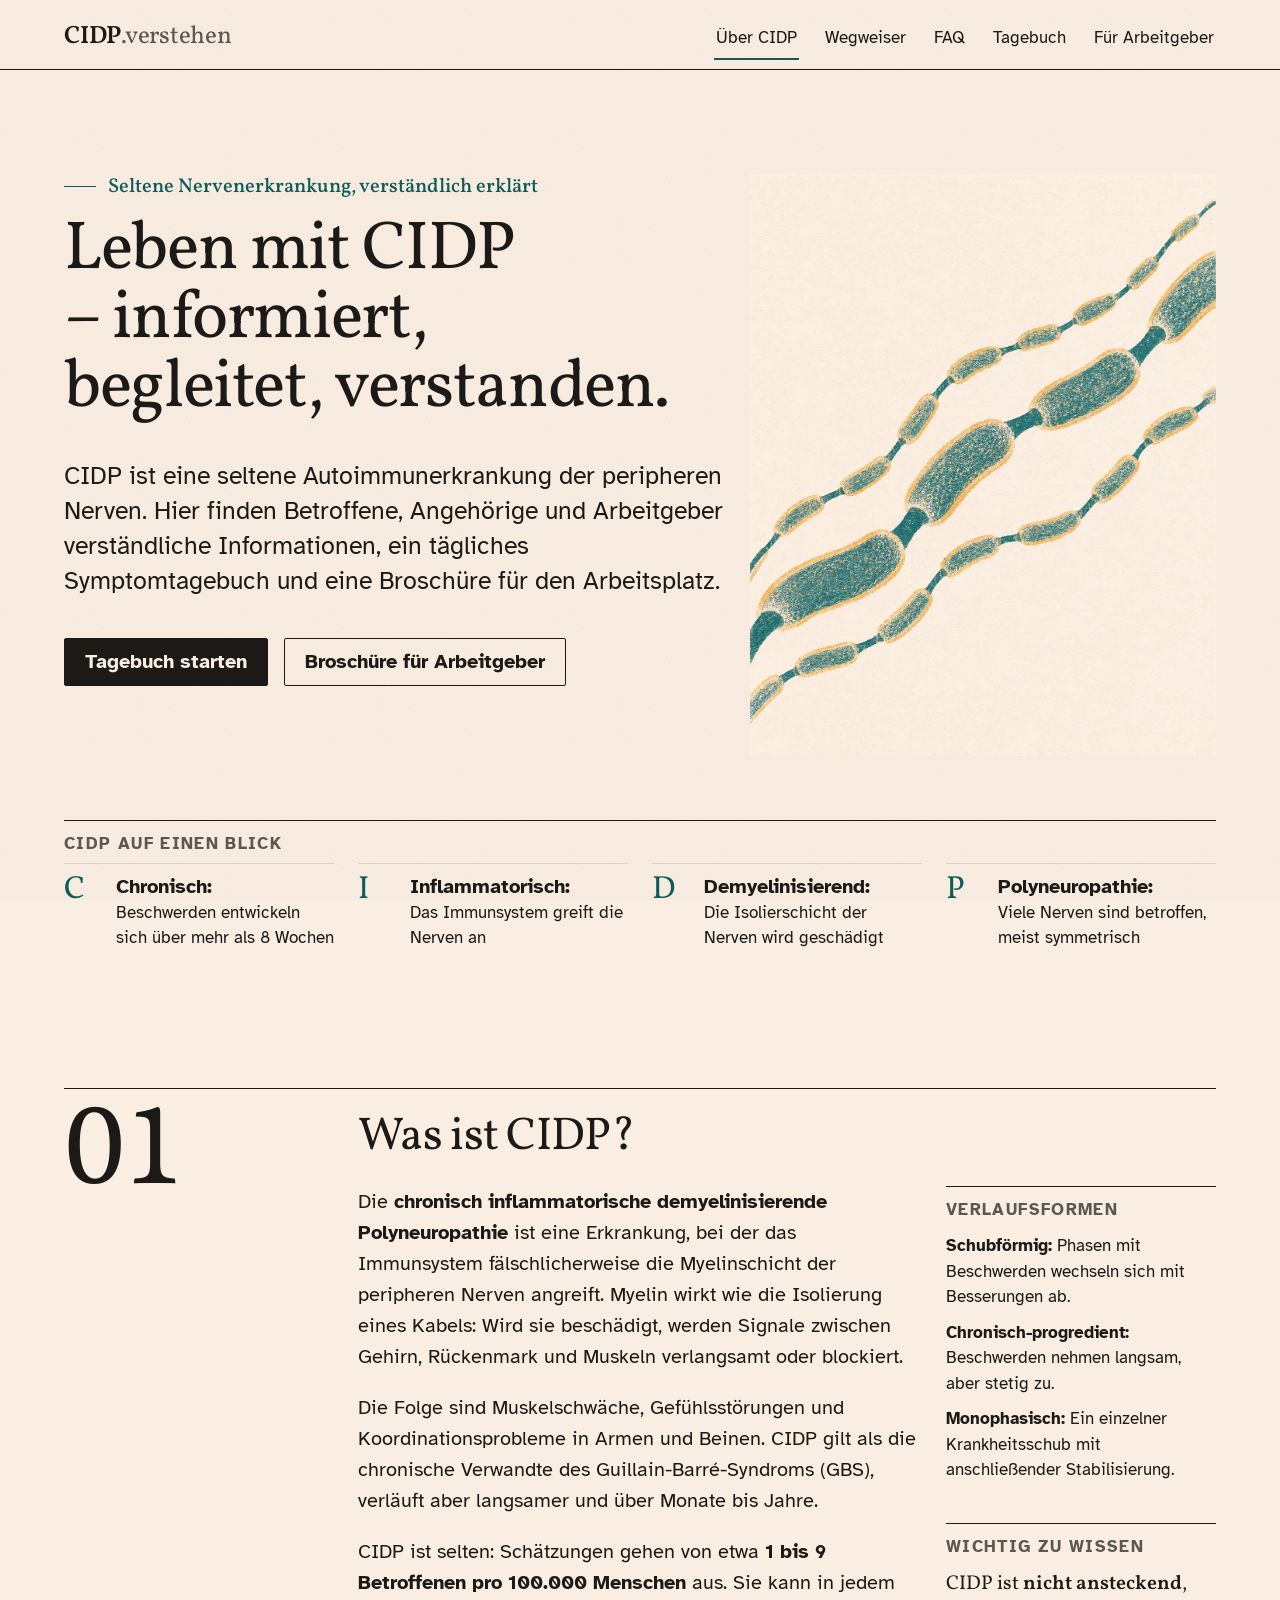
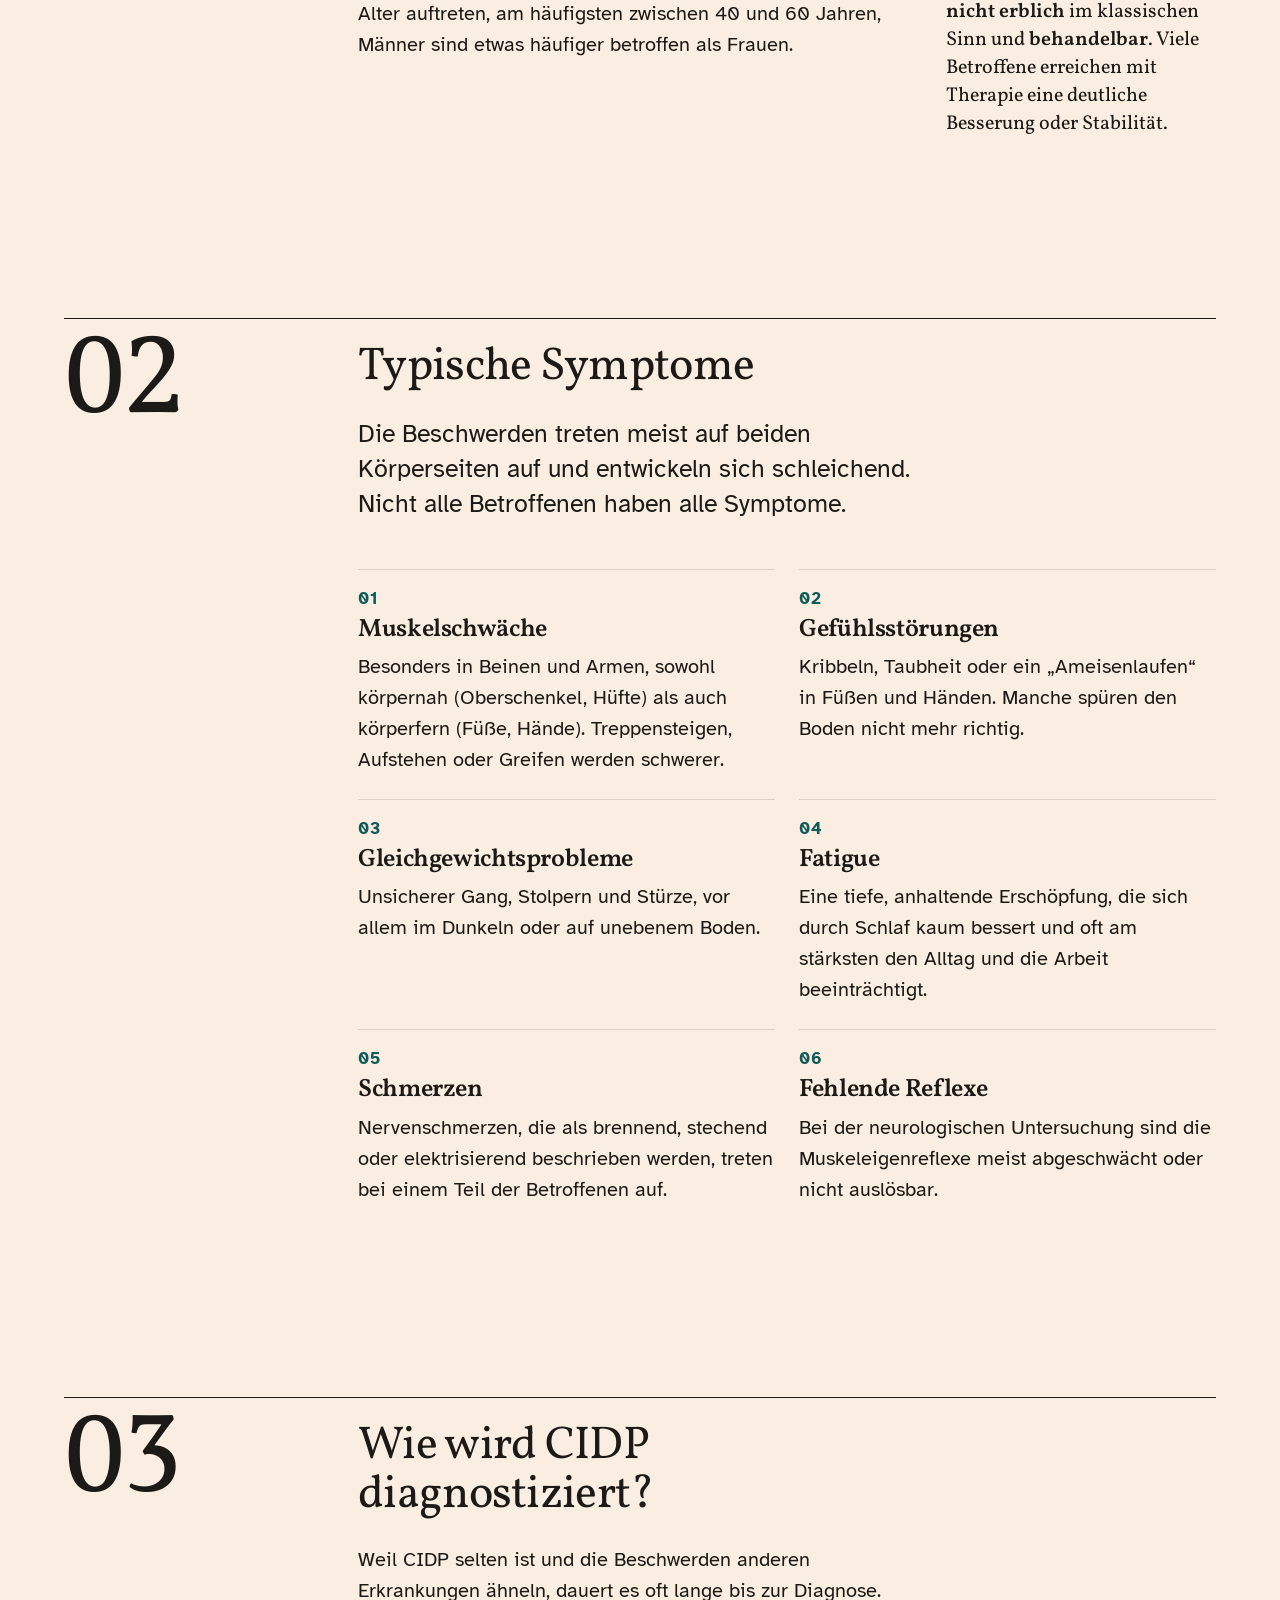
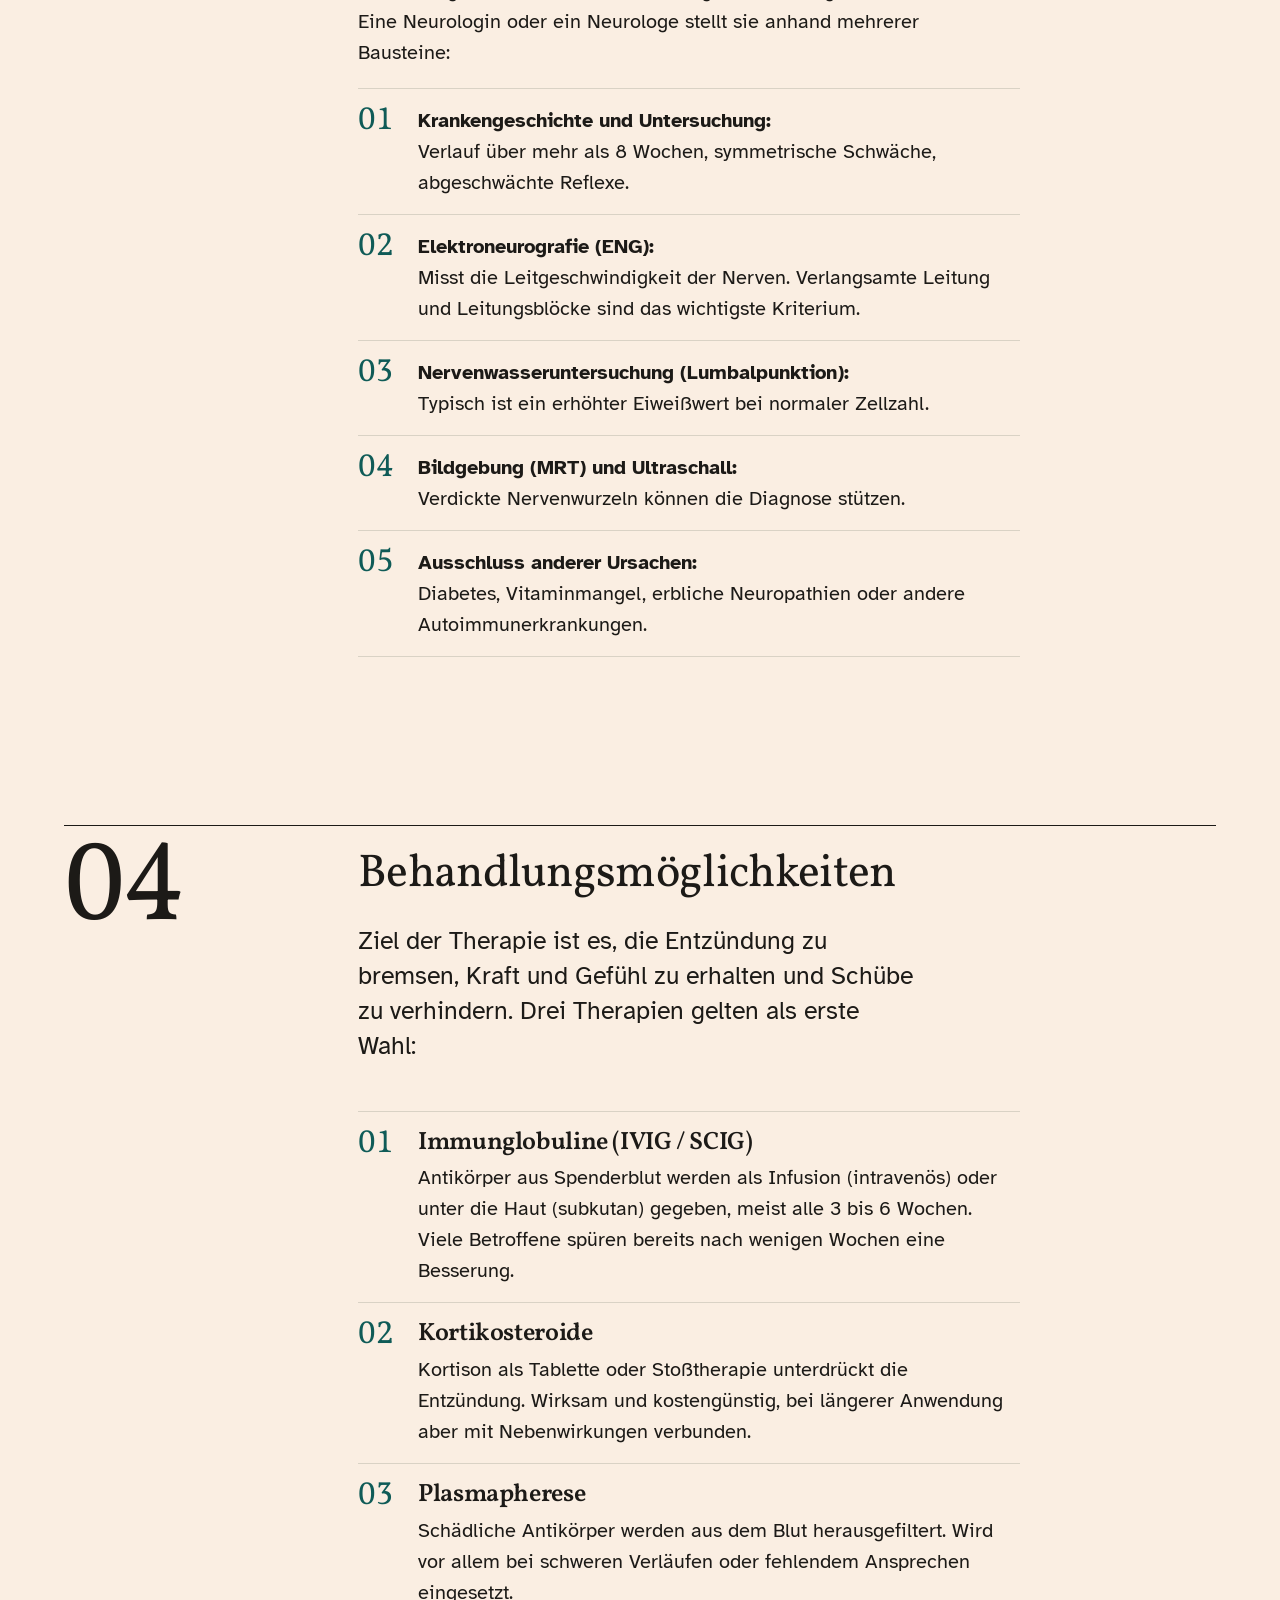
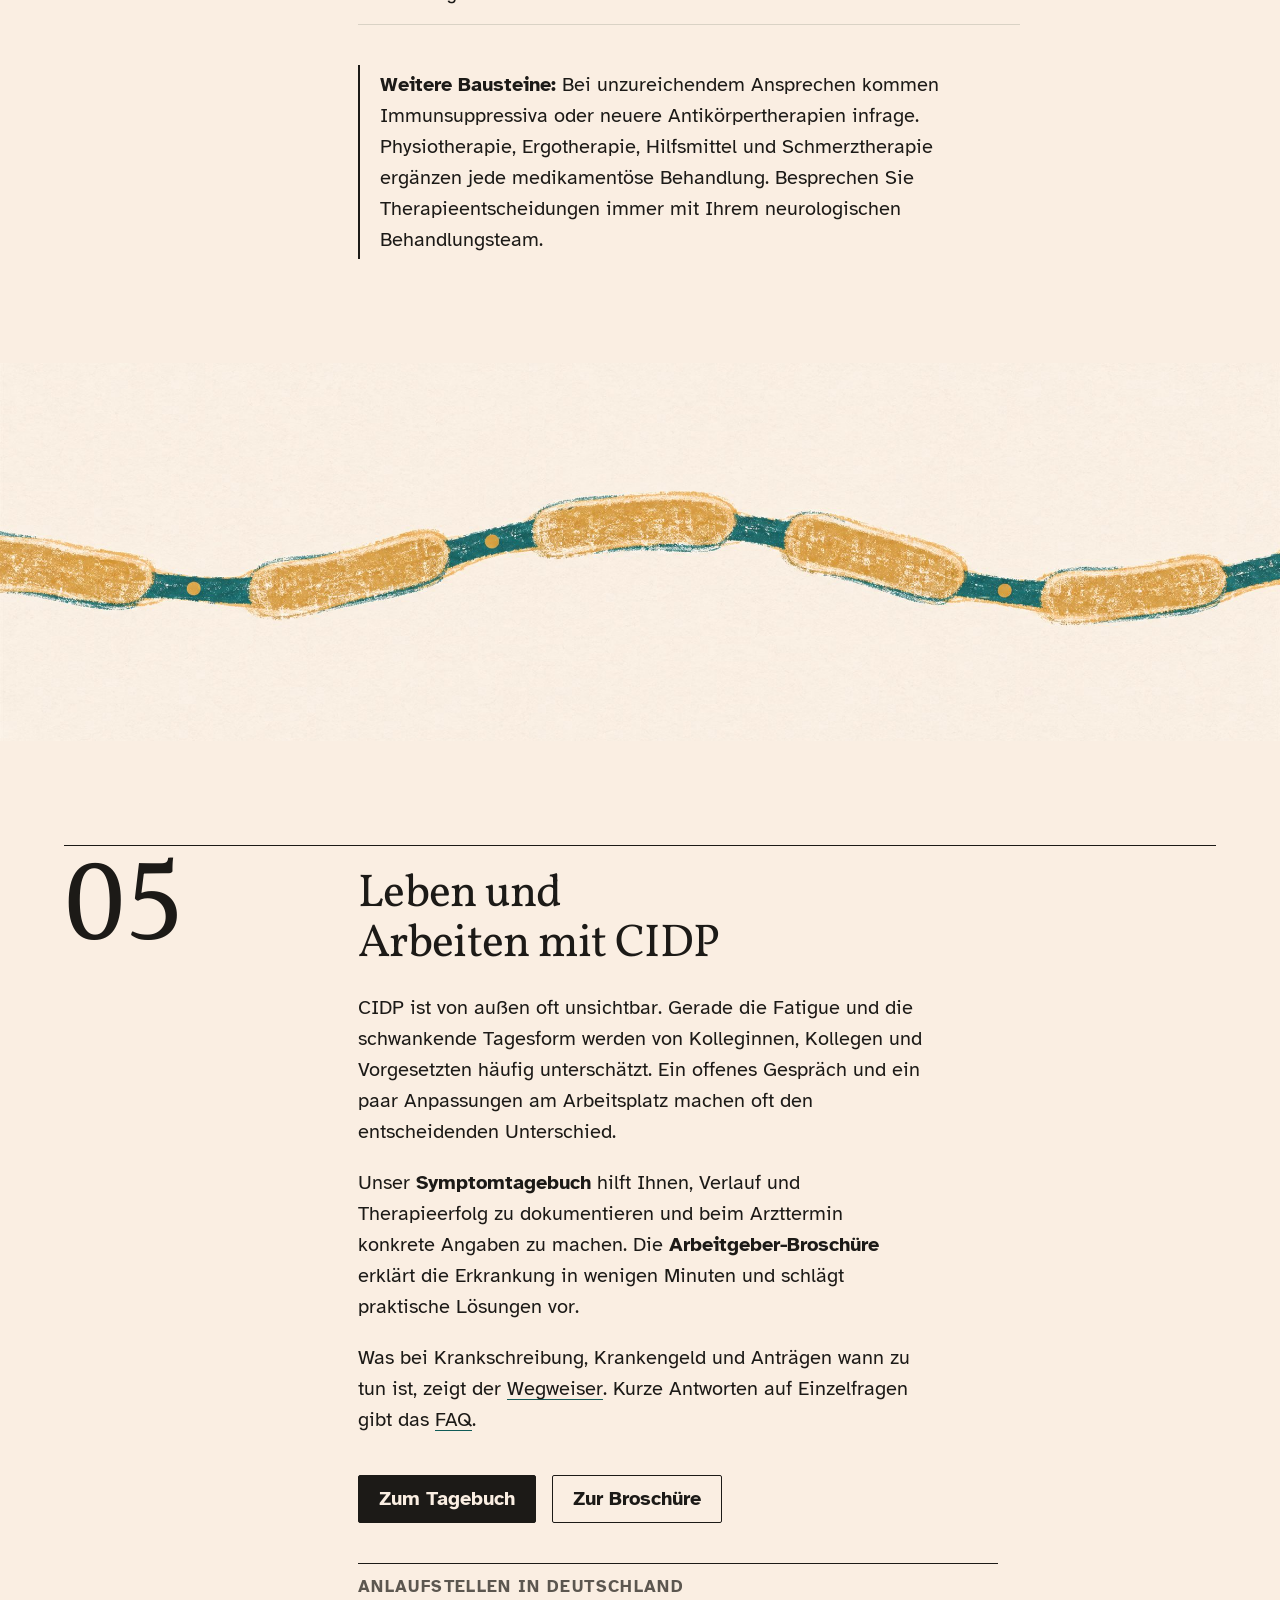
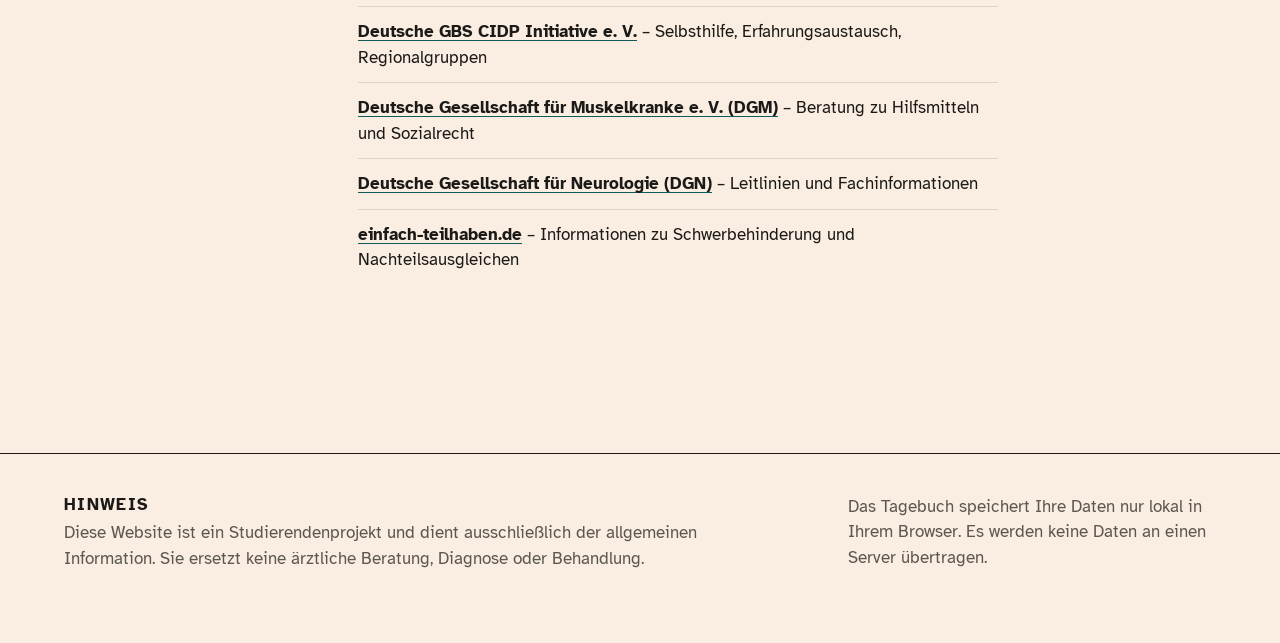
==== index.html @ c0dd1997 "feat: CIDP-Website Co-Authored-By: Claude Opus 5.5 <noreply@anthropic.com>" ====
<!doctype html>
<html lang="de">
<head>
  <meta charset="utf-8">
  <meta name="viewport" content="width=device-width, initial-scale=1">
  <title>CIDP verstehen – Informationen, Tagebuch und Arbeitgeber-Broschüre</title>
  <meta name="description" content="Verständliche Informationen zur chronisch inflammatorischen demyelinisierenden Polyneuropathie (CIDP), ein Symptomtagebuch für Betroffene und eine Broschüre für Arbeitgeber.">
  <link rel="preconnect" href="https://fonts.googleapis.com">
  <link rel="preconnect" href="https://fonts.gstatic.com" crossorigin>
  <link href="https://fonts.googleapis.com/css2?family=Vollkorn:wght@400..700&family=Atkinson+Hyperlegible:wght@400;700&display=swap" rel="stylesheet">
  <link rel="stylesheet" href="style.css">
</head>
<body>
  <a class="skip" href="#main">Zum Inhalt springen</a>
  <header class="nav">
    <div class="wrap">
      <a class="brand" href="index.html">CIDP<span>.verstehen</span></a>
      <nav aria-label="Hauptnavigation">
        <ul role="list">
          <li><a href="index.html" aria-current="page">Über CIDP</a></li>
          <li><a href="wegweiser.html">Wegweiser</a></li>
          <li><a href="faq.html">FAQ</a></li>
          <li><a href="tagebuch.html">Tagebuch</a></li>
          <li><a href="broschuere.html">Für Arbeitgeber</a></li>
        </ul>
      </nav>
    </div>
  </header>

  <main id="main">
    <section class="hero" aria-labelledby="hero-heading">
      <div class="wrap">
        <div>
          <span class="eyebrow">Seltene Nervenerkrankung, verständlich erklärt</span>
          <h1 id="hero-heading">Leben mit CIDP – informiert, begleitet, verstanden.</h1>
          <p class="lead">CIDP ist eine seltene Autoimmunerkrankung der peripheren Nerven. Hier finden Betroffene, Angehörige und Arbeitgeber verständliche Informationen, ein tägliches Symptomtagebuch und eine Broschüre für den Arbeitsplatz.</p>
          <div class="actions">
            <a class="btn" href="tagebuch.html">Tagebuch starten</a>
            <a class="btn ghost" href="broschuere.html">Broschüre für Arbeitgeber</a>
          </div>
        </div>
        <figure class="hero-art"><img src="img/nerven.jpg" alt="Illustration: drei Nervenfasern mit segmentierter Myelinschicht, Risografie in Petrol und Ocker" width="1200" height="1500" fetchpriority="high"></figure>
        <aside class="hero-card" aria-label="CIDP auf einen Blick">
          <h2>CIDP auf einen Blick</h2>
          <ul role="list">
            <li><strong>Chronisch:</strong> Beschwerden entwickeln sich über mehr als 8 Wochen</li>
            <li><strong>Inflammatorisch:</strong> Das Immunsystem greift die Nerven an</li>
            <li><strong>Demyelinisierend:</strong> Die Isolierschicht der Nerven wird geschädigt</li>
            <li><strong>Polyneuropathie:</strong> Viele Nerven sind betroffen, meist symmetrisch</li>
          </ul>
        </aside>
      </div>
    </section>

    <section class="block" id="was-ist-cidp" aria-labelledby="was-heading">
      <div class="wrap two-col">
        <div>
          <h2 id="was-heading">Was ist CIDP?</h2>
          <p>Die <strong>chronisch inflammatorische demyelinisierende Polyneuropathie</strong> ist eine Erkrankung, bei der das Immunsystem fälschlicherweise die Myelinschicht der peripheren Nerven angreift. Myelin wirkt wie die Isolierung eines Kabels: Wird sie beschädigt, werden Signale zwischen Gehirn, Rückenmark und Muskeln verlangsamt oder blockiert.</p>
          <p>Die Folge sind Muskelschwäche, Gefühlsstörungen und Koordinationsprobleme in Armen und Beinen. CIDP gilt als die chronische Verwandte des Guillain-Barré-Syndroms (GBS), verläuft aber langsamer und über Monate bis Jahre.</p>
          <p>CIDP ist selten: Schätzungen gehen von etwa <strong>1 bis 9 Betroffenen pro 100.000 Menschen</strong> aus. Sie kann in jedem Alter auftreten, am häufigsten zwischen 40 und 60 Jahren, Männer sind etwas häufiger betroffen als Frauen.</p>
        </div>
        <div class="grid">
          <div class="card">
            <h3>Verlaufsformen</h3>
            <p><strong>Schubförmig:</strong> Phasen mit Beschwerden wechseln sich mit Besserungen ab.</p>
            <p><strong>Chronisch-progredient:</strong> Beschwerden nehmen langsam, aber stetig zu.</p>
            <p><strong>Monophasisch:</strong> Ein einzelner Krankheitsschub mit anschließender Stabilisierung.</p>
          </div>
          <div class="card warm">
            <h3>Wichtig zu wissen</h3>
            <p>CIDP ist <strong>nicht ansteckend</strong>, <strong>nicht erblich</strong> im klassischen Sinn und <strong>behandelbar</strong>. Viele Betroffene erreichen mit Therapie eine deutliche Besserung oder Stabilität.</p>
          </div>
        </div>
      </div>
    </section>

    <section class="block" id="symptome" aria-labelledby="symptome-heading">
      <div class="wrap">
        <h2 id="symptome-heading">Typische Symptome</h2>
        <p class="lead">Die Beschwerden treten meist auf beiden Körperseiten auf und entwickeln sich schleichend. Nicht alle Betroffenen haben alle Symptome.</p>
        <div class="grid">
          <div class="card">
            <h3>Muskelschwäche</h3>
            <p>Besonders in Beinen und Armen, sowohl körpernah (Oberschenkel, Hüfte) als auch körperfern (Füße, Hände). Treppensteigen, Aufstehen oder Greifen werden schwerer.</p>
          </div>
          <div class="card">
            <h3>Gefühlsstörungen</h3>
            <p>Kribbeln, Taubheit oder ein „Ameisenlaufen“ in Füßen und Händen. Manche spüren den Boden nicht mehr richtig.</p>
          </div>
          <div class="card">
            <h3>Gleichgewichtsprobleme</h3>
            <p>Unsicherer Gang, Stolpern und Stürze, vor allem im Dunkeln oder auf unebenem Boden.</p>
          </div>
          <div class="card">
            <h3>Fatigue</h3>
            <p>Eine tiefe, anhaltende Erschöpfung, die sich durch Schlaf kaum bessert und oft am stärksten den Alltag und die Arbeit beeinträchtigt.</p>
          </div>
          <div class="card">
            <h3>Schmerzen</h3>
            <p>Nervenschmerzen, die als brennend, stechend oder elektrisierend beschrieben werden, treten bei einem Teil der Betroffenen auf.</p>
          </div>
          <div class="card">
            <h3>Fehlende Reflexe</h3>
            <p>Bei der neurologischen Untersuchung sind die Muskeleigenreflexe meist abgeschwächt oder nicht auslösbar.</p>
          </div>
        </div>
      </div>
    </section>

    <section class="block" id="diagnose" aria-labelledby="diagnose-heading">
      <div class="wrap two-col">
        <div>
          <h2 id="diagnose-heading">Wie wird CIDP diagnostiziert?</h2>
          <p>Weil CIDP selten ist und die Beschwerden anderen Erkrankungen ähneln, dauert es oft lange bis zur Diagnose. Eine Neurologin oder ein Neurologe stellt sie anhand mehrerer Bausteine:</p>
        </div>
        <ol role="list">
          <li><strong>Krankengeschichte und Untersuchung:</strong> Verlauf über mehr als 8 Wochen, symmetrische Schwäche, abgeschwächte Reflexe.</li>
          <li><strong>Elektroneurografie (ENG):</strong> Misst die Leitgeschwindigkeit der Nerven. Verlangsamte Leitung und Leitungsblöcke sind das wichtigste Kriterium.</li>
          <li><strong>Nervenwasseruntersuchung (Lumbalpunktion):</strong> Typisch ist ein erhöhter Eiweißwert bei normaler Zellzahl.</li>
          <li><strong>Bildgebung (MRT) und Ultraschall:</strong> Verdickte Nervenwurzeln können die Diagnose stützen.</li>
          <li><strong>Ausschluss anderer Ursachen:</strong> Diabetes, Vitaminmangel, erbliche Neuropathien oder andere Autoimmunerkrankungen.</li>
        </ol>
      </div>
    </section>

    <section class="block" id="behandlung" aria-labelledby="behandlung-heading">
      <div class="wrap">
        <h2 id="behandlung-heading">Behandlungsmöglichkeiten</h2>
        <p class="lead">Ziel der Therapie ist es, die Entzündung zu bremsen, Kraft und Gefühl zu erhalten und Schübe zu verhindern. Drei Therapien gelten als erste Wahl:</p>
        <div class="grid">
          <div class="card">
            <div class="num">01</div>
            <h3>Immunglobuline (IVIG / SCIG)</h3>
            <p>Antikörper aus Spenderblut werden als Infusion (intravenös) oder unter die Haut (subkutan) gegeben, meist alle 3 bis 6 Wochen. Viele Betroffene spüren bereits nach wenigen Wochen eine Besserung.</p>
          </div>
          <div class="card">
            <div class="num">02</div>
            <h3>Kortikosteroide</h3>
            <p>Kortison als Tablette oder Stoßtherapie unterdrückt die Entzündung. Wirksam und kostengünstig, bei längerer Anwendung aber mit Nebenwirkungen verbunden.</p>
          </div>
          <div class="card">
            <div class="num">03</div>
            <h3>Plasmapherese</h3>
            <p>Schädliche Antikörper werden aus dem Blut herausgefiltert. Wird vor allem bei schweren Verläufen oder fehlendem Ansprechen eingesetzt.</p>
          </div>
        </div>
        <div class="callout">
          <strong>Weitere Bausteine:</strong> Bei unzureichendem Ansprechen kommen Immunsuppressiva oder neuere Antikörpertherapien infrage. Physiotherapie, Ergotherapie, Hilfsmittel und Schmerztherapie ergänzen jede medikamentöse Behandlung. Besprechen Sie Therapieentscheidungen immer mit Ihrem neurologischen Behandlungsteam.
        </div>
      </div>
    </section>

    <figure class="band" aria-hidden="true"><img src="img/band.jpg" alt="" width="2400" height="1029" loading="lazy"></figure>

    <section class="block" id="alltag" aria-labelledby="alltag-heading">
      <div class="wrap two-col">
        <div>
          <h2 id="alltag-heading">Leben und Arbeiten mit CIDP</h2>
          <p>CIDP ist von außen oft unsichtbar. Gerade die Fatigue und die schwankende Tagesform werden von Kolleginnen, Kollegen und Vorgesetzten häufig unterschätzt. Ein offenes Gespräch und ein paar Anpassungen am Arbeitsplatz machen oft den entscheidenden Unterschied.</p>
          <p>Unser <strong>Symptomtagebuch</strong> hilft Ihnen, Verlauf und Therapieerfolg zu dokumentieren und beim Arzttermin konkrete Angaben zu machen. Die <strong>Arbeitgeber-Broschüre</strong> erklärt die Erkrankung in wenigen Minuten und schlägt praktische Lösungen vor.</p>
          <p>Was bei Krankschreibung, Krankengeld und Anträgen wann zu tun ist, zeigt der <a href="wegweiser.html">Wegweiser</a>. Kurze Antworten auf Einzelfragen gibt das <a href="faq.html">FAQ</a>.</p>
          <div class="actions">
            <a class="btn" href="tagebuch.html">Zum Tagebuch</a>
            <a class="btn ghost" href="broschuere.html">Zur Broschüre</a>
          </div>
        </div>
        <div class="card">
          <h3>Anlaufstellen in Deutschland</h3>
          <ul role="list">
            <li><a href="https://www.gbs-cidp.de" rel="noopener" target="_blank">Deutsche GBS CIDP Initiative e. V.</a> – Selbsthilfe, Erfahrungsaustausch, Regionalgruppen</li>
            <li><a href="https://www.dgm.org" rel="noopener" target="_blank">Deutsche Gesellschaft für Muskelkranke e. V. (DGM)</a> – Beratung zu Hilfsmitteln und Sozialrecht</li>
            <li><a href="https://dgn.org" rel="noopener" target="_blank">Deutsche Gesellschaft für Neurologie (DGN)</a> – Leitlinien und Fachinformationen</li>
            <li><a href="https://www.einfach-teilhaben.de" rel="noopener" target="_blank">einfach-teilhaben.de</a> – Informationen zu Schwerbehinderung und Nachteilsausgleichen</li>
          </ul>
        </div>
      </div>
    </section>
  </main>

  <footer>
    <div class="wrap">
      <p><strong>Hinweis</strong> Diese Website ist ein Studierendenprojekt und dient ausschließlich der allgemeinen Information. Sie ersetzt keine ärztliche Beratung, Diagnose oder Behandlung.</p>
      <p>Das Tagebuch speichert Ihre Daten nur lokal in Ihrem Browser. Es werden keine Daten an einen Server übertragen.</p>
    </div>
  </footer>
</body>
</html>
---- style.css ----
/* CIDP.verstehen — editorial stylesheet. Two serifs, one colour, hairline rules, no cards. */

:root {
  color-scheme: light;

  --paper: #FAEEE2;   /* matches the cream of the risograph illustrations */
  --paper-white: #FFFFFF;
  --ink: #1C1A17;
  --ink-2: #5C5750;
  --ink-3: #8F877C;
  --accent: #0F5B57;
  --rule: #D9D2C5;

  --font-display: 'Vollkorn', 'Palatino Linotype', Georgia, serif;
  --font-body: 'Atkinson Hyperlegible', 'Segoe UI', Verdana, sans-serif;

  /* fluid steps, 320px -> 1280px at a 16px root; nothing on screen is set below --step--1 */
  --step--1: clamp(1rem, 0.9792rem + 0.1042vw, 1.0625rem);      /* 16 -> 17px */
  --step-0:  clamp(1.125rem, 1.0833rem + 0.2083vw, 1.25rem);    /* 18 -> 20px */
  --step-1:  clamp(1.3125rem, 1.2292rem + 0.4167vw, 1.5625rem); /* 21 -> 25px */
  --step-2:  clamp(1.5625rem, 1.4167rem + 0.7292vw, 2rem);      /* 25 -> 32px */
  --step-3:  clamp(1.8125rem, 1.4583rem + 1.7708vw, 2.875rem);  /* 29 -> 46px */
  --step-4:  clamp(2.25rem, 1.5833rem + 3.3333vw, 4.25rem);     /* 36 -> 68px */
  --step-5:  clamp(3.25rem, 2rem + 6.25vw, 7rem);               /* 52 -> 112px */

  --leading-display: 1.02;
  --leading-heading: 1.08;
  --leading-sub: 1.2;
  --leading-lead: 1.4;
  --leading-body: 1.55;
  --leading-small: 1.5;

  --measure: 64ch;
  --measure-lead: 44ch;
  --measure-h1: 18ch;
  --measure-h2: 30ch;

  --space-s:  clamp(1rem, 0.8333rem + 0.8333vw, 1.5rem);
  --space-m:  clamp(1.5rem, 1.1667rem + 1.6667vw, 2.5rem);
  --space-l:  clamp(2.5rem, 2rem + 2.5vw, 4rem);
  --space-xl: clamp(3.5rem, 2.5rem + 5vw, 6.5rem);

  --gutter: clamp(1rem, 0.5rem + 1.25vw, 1.5rem);
  --max: 72rem;
  --radius: 2px;
}

* { box-sizing: border-box; }
html { font-size: 100%; -webkit-text-size-adjust: 100%; }
@media (prefers-reduced-motion: no-preference) { html { scroll-behavior: smooth; } }
body {
  margin: 0;
  font: 400 var(--step-0)/var(--leading-body) var(--font-body);
  color: var(--ink);
  background: var(--paper);
  hyphens: auto; -webkit-hyphens: auto;
  font-kerning: normal;
}

h1, h2, h3 {
  font-family: var(--font-display);
  font-weight: 400;
  letter-spacing: -0.015em;
  margin: 0 0 0.5em;
  text-wrap: balance;
  hyphens: auto; -webkit-hyphens: auto;
  overflow-wrap: anywhere;
  font-variant-numeric: lining-nums;
}
h1 { font-size: var(--step-4); line-height: var(--leading-display); letter-spacing: -0.02em; max-width: var(--measure-h1); }
h2 { font-size: var(--step-3); line-height: var(--leading-heading); max-width: var(--measure-h2); }
h3 { font-size: var(--step-1); line-height: var(--leading-sub); font-weight: 600; }
p, li { max-width: var(--measure); overflow-wrap: anywhere; }
p { margin: 0 0 1em; }
ul, ol { padding-left: 1.25rem; }
li + li { margin-top: 0.35em; }
strong { font-weight: 600; }
.lead { font-size: var(--step-1); line-height: var(--leading-lead); max-width: var(--measure-lead); margin-bottom: var(--space-s); }
.hint, small { font-size: var(--step--1); line-height: var(--leading-small); color: var(--ink-2); }
input, button, select, textarea { font: inherit; hyphens: manual; -webkit-hyphens: manual; }
::selection { background: var(--accent); color: var(--paper); }
:focus-visible { outline: 3px solid var(--accent); outline-offset: 3px; }

/* caps label: apparatus only, never a coloured background */
legend, #count, footer strong, .hero-card h2, #was-ist-cidp .card h3, #alltag .card h3, form.journal + aside h2, .entry dt {
  font: 600 var(--step--1)/1.3 var(--font-body);
  letter-spacing: 0.08em;
  text-transform: uppercase;
  color: var(--ink-2);
  max-width: none;
}
/* kicker: upright display face in accent */
.eyebrow { display: block; font: 500 var(--step-0)/1.3 var(--font-display); color: var(--accent); margin: 0 0 1rem; }
.eyebrow::before { content: ''; display: inline-block; width: 2rem; border-top: 1px solid currentColor; vertical-align: middle; margin-right: 0.75rem; }

/* ---------- page grid ---------- */
.wrap { width: min(var(--max), 100% - 2rem); margin-inline: auto; }
@media (min-width: 64rem) {
  .wrap { display: grid; grid-template-columns: repeat(12, minmax(0, 1fr)); column-gap: var(--gutter); }
  .wrap > * { grid-column: 1 / -1; }
}

/* ---------- shared components ---------- */
.skip, .skip:hover { position: absolute; left: 1rem; top: -200px; z-index: 100; padding: 0.75rem 1rem; background: var(--ink); color: var(--paper); font-weight: 600; text-decoration: none; }
.skip:focus { top: 1rem; }

/* masthead */
.nav { position: static; background: none; border-bottom: 1px solid var(--ink); }
.nav .wrap { display: flex; flex-wrap: wrap; align-items: baseline; justify-content: space-between; gap: 0 2rem; padding-top: 1rem; padding-bottom: 0.5rem; }
.brand { display: inline-block; padding-bottom: 0.75rem; font: 600 var(--step-1)/1 var(--font-display); letter-spacing: -0.01em; color: var(--ink); text-decoration: none; }
.brand span { font-weight: 400; color: var(--ink-2); }
.nav ul { list-style: none; margin: 0; padding: 0; display: flex; flex-wrap: wrap; gap: 0 1.5rem; }
.nav li { margin: 0; max-width: none; }
.nav a:not(.brand) { display: inline-flex; align-items: center; min-height: 44px; padding: 0 0.125rem; font: 500 var(--step--1)/1 var(--font-body); color: var(--ink); text-decoration: none; border-bottom: 2px solid transparent; transition: border-color 120ms; }
.nav a:not(.brand):hover { border-bottom-color: var(--ink-3); }
.nav a[aria-current="page"], .nav a[aria-current="page"]:hover { border-bottom-color: var(--accent); }
@media (max-width: 43.98rem) { .brand { flex-basis: 100%; padding-bottom: 0.25rem; } .nav ul { gap: 0 1.25rem; } }

/* text links */
a { color: var(--ink); text-decoration: underline; text-decoration-color: var(--accent); text-decoration-thickness: 1px; text-underline-offset: 0.18em; }
a:hover { color: var(--accent); text-decoration-thickness: 2px; }

/* buttons: one filled .btn per screen, everything else .ghost */
.btn { display: inline-flex; align-items: center; justify-content: center; min-height: 48px; padding: 0 1.25rem; border: 1px solid var(--ink); border-radius: var(--radius); background: var(--ink); color: var(--paper); font: 600 var(--step-0)/1 var(--font-body); text-decoration: none; cursor: pointer; transition: background-color 120ms, border-color 120ms, color 120ms; }
.btn:hover { background: var(--accent); border-color: var(--accent); color: var(--paper); }
.btn:active { background: var(--ink); border-color: var(--ink); transform: translateY(1px); }
.btn.ghost { background: transparent; color: var(--ink); }
.btn.ghost:hover { background: var(--ink); border-color: var(--ink); color: var(--paper); }
.btn.small { min-height: 44px; padding: 0 1rem; font-size: var(--step--1); }
.actions { display: flex; flex-wrap: wrap; align-items: center; gap: 0.75rem 1rem; margin-top: var(--space-m); }
@media (max-width: 43.98rem) { .actions .btn { width: 100%; } }

/* inputs */
input[type="date"], input[type="text"], select, textarea { width: 100%; min-height: 48px; padding: 0.65rem 0.85rem; border: 1px solid var(--ink-2); border-radius: var(--radius); background: var(--paper); color: var(--ink); line-height: 1.3; }
textarea { min-height: 7.5rem; resize: vertical; line-height: var(--leading-body); }
::placeholder { color: var(--ink-2); opacity: 1; }
input:focus-visible, select:focus-visible, textarea:focus-visible { border-color: var(--ink); outline: 3px solid var(--accent); outline-offset: 2px; }
label { display: block; font-weight: 600; font-size: var(--step-0); line-height: 1.3; margin-bottom: 0.6rem; }
label .hint { display: block; font-weight: 400; margin-top: 0.2rem; }
fieldset { border: 0; padding: 0; margin: 0; min-width: 0; }
/* floated legend: the fieldset then paints its top rule above the label like every other form row */
legend { float: left; width: 100%; padding: 0; margin-bottom: 0.5rem; }

/* range: 48px band, 6px track, 36px thumb, 11 ticks */
.range { display: grid; grid-template-columns: minmax(0, 1fr) 4.5rem; column-gap: 1rem; align-items: center; }
input[type="range"] {
  -webkit-appearance: none; appearance: none;
  width: 100%; height: 48px; margin: 0; padding: 0; border: 0; cursor: pointer;
  /* ticks under the thumb's 11 stops: thumb centre travels 18px -> W-18px, period (W-36)/10 = 10% of (W-34px) - 0.2px */
  background: repeating-linear-gradient(to right, var(--ink-3) 0 2px, transparent 2px calc(10% - 0.2px)) 17px center / calc(100% - 34px) 12px no-repeat;
}
/* vendor pseudo-elements stay in separate rules: a mixed selector list is dropped whole by the other engine */
input[type="range"]::-webkit-slider-runnable-track { height: 6px; border-radius: 3px; background: var(--ink-3); }
input[type="range"]::-moz-range-track { height: 6px; border-radius: 3px; background: var(--ink-3); }
input[type="range"]::-moz-range-progress { height: 6px; border-radius: 3px; background: var(--accent); }
input[type="range"]::-webkit-slider-thumb { -webkit-appearance: none; appearance: none; box-sizing: border-box; width: 36px; height: 36px; margin-top: -15px; border-radius: 50%; background: var(--accent); border: 3px solid var(--paper); box-shadow: 0 0 0 1px var(--ink); }
input[type="range"]::-moz-range-thumb { box-sizing: border-box; width: 36px; height: 36px; border-radius: 50%; background: var(--accent); border: 3px solid var(--paper); box-shadow: 0 0 0 1px var(--ink); }
input[type="range"]:focus-visible { outline: 3px solid var(--accent); outline-offset: 2px; }
.range output { font: 400 var(--step-2)/1 var(--font-display); font-variant-numeric: lining-nums tabular-nums; color: var(--ink); text-align: right; }
.range output::after { content: '/10'; font: 400 var(--step--1)/1 var(--font-body); color: var(--ink-2); margin-left: 0.1em; }

/* checkboxes: the whole 44px row is the target */
.checks { clear: left; display: grid; grid-template-columns: repeat(auto-fit, minmax(13rem, 1fr)); gap: 0 var(--space-s); }
.checks label { display: flex; align-items: center; gap: 0.75rem; min-height: 44px; margin: 0; font-weight: 400; cursor: pointer; }
input[type="checkbox"] { width: 24px; height: 24px; margin: 0; flex: none; accent-color: var(--accent); }
input[type="checkbox"]:focus-visible { outline: 3px solid var(--accent); outline-offset: 2px; }

/* callout: a left rule, no tint */
.callout { background: none; border: 0; border-left: 2px solid var(--ink); border-radius: 0; padding: 0.25rem 0 0.25rem 1.25rem; margin: var(--space-m) 0 0; max-width: var(--measure); }

/* footer: colophon */
footer { border-top: 1px solid var(--ink); margin-top: var(--space-l); padding-block: var(--space-m) var(--space-l); color: var(--ink-2); font-size: var(--step--1); line-height: var(--leading-small); }
footer p { margin: 0 0 0.5rem; }
footer strong { display: block; color: var(--ink); margin-bottom: 0.25rem; }
@media (min-width: 64rem) { footer .wrap > p:first-child { grid-column: 1 / 8; } footer .wrap > p:nth-child(2) { grid-column: 9 / 13; } }

/* motion and forced colours */
@media (prefers-reduced-motion: reduce) { *, *::before, *::after { transition: none !important; } html { scroll-behavior: auto; } }
@media (forced-colors: active) {
  input[type="range"]::-webkit-slider-runnable-track { border: 1px solid ButtonText; }
  input[type="range"]::-moz-range-track { border: 1px solid ButtonText; }
  input[type="range"]::-webkit-slider-thumb { border-color: ButtonText; }
  input[type="range"]::-moz-range-thumb { border-color: ButtonText; }
}

/* ---------- hero (index + tagebuch) ---------- */
.hero { padding-block: var(--space-xl) var(--space-l); }
.hero-card { max-width: 40rem; background: none; color: var(--ink); padding: 0; border-radius: 0; box-shadow: none; border-top: 1px solid var(--ink); }
.hero-card h2 { margin: 0; padding: 0.75rem 0 0.5rem; }
.hero-card ul { list-style: none; margin: 0; padding: 0; }
/* three grid items per li: letter (rows 1-2), <strong> term (row 1), description text run (row 2) */
.hero-card li { display: grid; grid-template-columns: 2.5rem minmax(0, 1fr); column-gap: 0.75rem; align-items: start; padding: 0.6rem 0; margin: 0; max-width: none; border-top: 1px solid var(--rule); font-size: var(--step--1); line-height: var(--leading-small); }
.hero-card li::before { grid-row: 1 / span 2; font: 400 var(--step-2)/1 var(--font-display); color: var(--accent); }
.hero-card li:nth-child(1)::before { content: 'C'; content: 'C' / ''; }
.hero-card li:nth-child(2)::before { content: 'I'; content: 'I' / ''; }
.hero-card li:nth-child(3)::before { content: 'D'; content: 'D' / ''; }
.hero-card li:nth-child(4)::before { content: 'P'; content: 'P' / ''; }
.hero-card li strong { font-size: var(--step-0); line-height: 1.3; }
@media (min-width: 64rem) {
  .hero .wrap > div:first-child { grid-column: 1 / 9; }
  .hero .wrap > .hero-card { grid-column: 9 / 13; align-self: end; }
}
@media (max-width: 63.98rem) { .hero-card { margin-top: var(--space-l); } }

/* ---------- index: numbered section openers 01-05 ---------- */
main { counter-reset: section; }
section.block { padding-block: var(--space-l) var(--space-xl); }
section.block[id] { counter-increment: section; }
section.block[id] > .wrap { border-top: 1px solid var(--ink); padding-top: var(--space-s); }
section.block[id] > .wrap::before { content: counter(section, decimal-leading-zero); display: block; font: 400 var(--step-3)/1 var(--font-display); font-variant-numeric: lining-nums tabular-nums; letter-spacing: -0.02em; color: var(--ink-2); margin-bottom: 0.75rem; }
@media (min-width: 64rem) {
  section.block[id] > .wrap::before { grid-column: 1 / 4; grid-row: 1 / span 4; font-size: var(--step-5); font-weight: 400; line-height: 0.85; letter-spacing: -0.03em; color: var(--ink); margin: -0.06em 0 0; }
  section.block[id] > .wrap > h2 { grid-column: 4 / 11; }
  section.block[id] > .wrap > .lead { grid-column: 4 / 10; }
  section[id] > .two-col > :first-child { grid-column: 4 / 10; }
  section[id] > .two-col > :last-child { grid-column: 10 / 13; margin-top: calc(var(--step-3) * 1.58); }
  #alltag > .two-col > :first-child { grid-column: 4 / 10; }
  #alltag > .two-col > :last-child { grid-column: 4 / 11; margin-top: var(--space-m); }   /* Anlaufstellen below the text, not beside it */
  #diagnose > .two-col > ol { grid-column: 4 / 11; }
  #symptome .grid { grid-column: 4 / 13; }
  #behandlung .grid, #behandlung .callout { grid-column: 4 / 11; }
}
@media (max-width: 63.98rem) { section[id] > .two-col > :last-child { margin-top: var(--space-l); } }
#diagnose > .two-col > ol { margin-top: 0; }

/* 01 Was ist CIDP: marginalia instead of cards */
#was-ist-cidp .grid { max-width: 40rem; }
#was-ist-cidp .card { background: none; border: 0; border-radius: 0; border-top: 1px solid var(--ink); padding: 0.75rem 0 0; font-size: var(--step--1); line-height: var(--leading-small); }
#was-ist-cidp .card + .card { margin-top: var(--space-m); }
#was-ist-cidp .card h3 { margin: 0 0 0.75rem; }
#was-ist-cidp .card p { margin: 0 0 0.6em; max-width: none; }
#was-ist-cidp .card.warm p { font: 400 var(--step-0)/1.4 var(--font-display); color: var(--ink); }
#was-ist-cidp .card.warm p strong { font-weight: 600; }

/* 02 Symptome: numbered two-column list */
#symptome .grid { display: grid; grid-template-columns: 1fr; column-gap: var(--gutter); counter-reset: sym; margin-top: var(--space-s); }
@media (min-width: 44rem) { #symptome .grid { grid-template-columns: repeat(2, minmax(0, 1fr)); } }
#symptome .card { background: none; border: 0; border-radius: 0; border-top: 1px solid var(--rule); padding: 1.25rem 0 1.5rem; counter-increment: sym; }
#symptome .card h3 { margin-bottom: 0.4rem; }
#symptome .card h3::before { content: counter(sym, decimal-leading-zero); display: block; font: 600 var(--step--1)/1 var(--font-body); letter-spacing: 0.08em; color: var(--accent); margin-bottom: 0.5rem; }
#symptome .card p { margin: 0; }

/* 03 Diagnose: hanging numerals; numeral (rows 1-2), <strong> term (row 1), explanation (row 2) */
#diagnose ol { list-style: none; margin: 0; padding: 0; counter-reset: step; }
#diagnose li { counter-increment: step; display: grid; grid-template-columns: 3rem minmax(0, 1fr); column-gap: 0.75rem; align-items: start; padding: 1rem 0; margin: 0; max-width: none; border-top: 1px solid var(--rule); }
#diagnose li:last-child { border-bottom: 1px solid var(--rule); }
#diagnose li::before { grid-row: 1 / span 2; content: counter(step, decimal-leading-zero); font: 400 var(--step-2)/1 var(--font-display); font-variant-numeric: lining-nums tabular-nums; color: var(--accent); }
#diagnose li strong { font-weight: 600; }

/* 04 Behandlung: ruled rows with hanging numerals, same voice as 03 */
#behandlung .grid { margin-top: var(--space-s); }
#behandlung .card { display: grid; grid-template-columns: 3rem minmax(0, 1fr); column-gap: 0.75rem; align-items: start; background: none; border: 0; border-radius: 0; border-top: 1px solid var(--rule); padding: 1rem 0; }
#behandlung .card:last-child { border-bottom: 1px solid var(--rule); }
#behandlung .num { grid-row: 1 / span 2; font: 400 var(--step-2)/1 var(--font-display); font-variant-numeric: lining-nums tabular-nums; color: var(--accent); margin: 0; }
#behandlung .card h3 { margin-bottom: 0.3rem; }
#behandlung .card p { margin: 0; }

/* 05 Leben und Arbeiten: ruled resource list */
#alltag .card { max-width: 40rem; background: none; border: 0; border-radius: 0; border-top: 1px solid var(--ink); padding: 0.75rem 0 0; }
#alltag .card h3 { margin: 0 0 0.5rem; }
#alltag .card ul { list-style: none; margin: 0; padding: 0; }
#alltag .card li { padding: 0.75rem 0; margin: 0; max-width: none; border-top: 1px solid var(--rule); font-size: var(--step--1); line-height: var(--leading-small); }
#alltag .card li a { font-weight: 600; }

/* ---------- tagebuch ---------- */
form.journal { display: grid; gap: var(--space-m); align-content: start; max-width: 42rem; }
form.journal > * { border-top: 1px solid var(--rule); padding-top: 1.25rem; }
form.journal > :first-child { border-top-color: var(--ink); }
form.journal > .actions { border-top: 1px solid var(--ink); padding-top: var(--space-s); margin-top: 0; }
.form-row { display: grid; grid-template-columns: 1fr 1fr; gap: var(--space-s); }
@media (max-width: 43.98rem) { .form-row { grid-template-columns: 1fr; } }
#form-msg { margin: 0; min-height: 1.6em; font-weight: 600; color: var(--ink); }

/* sidenotes beside the form */
form.journal + aside { max-width: 40rem; }
form.journal + aside > div { background: none; border: 0; border-radius: 0; margin: 0; padding: 0.75rem 0 0; border-top: 1px solid var(--ink); font-size: var(--step--1); line-height: var(--leading-small); }
form.journal + aside > div + div { margin-top: var(--space-m); }
form.journal + aside h2 { margin: 0 0 0.75rem; }
form.journal + aside ul { padding-left: 1rem; margin: 0; }
form.journal + aside li + li { margin-top: 0.5em; }
form.journal + aside p { margin: 0; max-width: none; }
@media (min-width: 64rem) {
  .two-col > form.journal { grid-column: 1 / 8; }
  .two-col > form.journal + aside { grid-column: 9 / 13; align-self: start; position: sticky; top: var(--space-m); }
}
@media (max-width: 63.98rem) { form.journal + aside { margin-top: var(--space-l); } }

/* entries: a dated ledger (journal.js renders <article class="card entry">; .card has no rule) */
.toolbar { display: flex; flex-wrap: wrap; justify-content: space-between; align-items: center; gap: 0.75rem 1rem; margin-top: var(--space-s); padding: 0.5rem 0; border-top: 1px solid var(--ink); border-bottom: 1px solid var(--rule); }
.toolbar .actions { margin: 0; gap: 0.5rem; }
#count { margin: 0; }
.entries { display: block; margin: 0; }
.entry { display: grid; grid-template-columns: minmax(10rem, 13rem) minmax(0, 1fr) auto; column-gap: var(--space-s); row-gap: 0.75rem; align-items: start; padding: 1.25rem 0; border: 0; border-bottom: 1px solid var(--rule); background: none; border-radius: 0; }
.entry-date { font: 600 var(--step-1)/var(--leading-sub) var(--font-display); font-variant-numeric: lining-nums tabular-nums; color: var(--ink); background: none; padding: 0; border-radius: 0; white-space: normal; }
.entry dl { display: grid; grid-template-columns: repeat(4, minmax(0, 1fr)); gap: 0.5rem var(--space-s); margin: 0; }
.entry dl > div:has(dd.extra) { grid-column: 1 / -1; }
.entry dt { margin-bottom: 0.15rem; }
.entry dd { margin: 0; font: 400 var(--step-1)/1.1 var(--font-display); font-variant-numeric: lining-nums tabular-nums; color: var(--ink); }
.entry dd.extra { font: 400 var(--step--1)/var(--leading-small) var(--font-body); }
.entry p { margin: 0.75rem 0 0; font-size: var(--step--1); line-height: var(--leading-small); color: var(--ink); max-width: var(--measure); }
.entry p:empty { display: none; }
.entry button { min-height: 44px; min-width: 44px; padding: 0 0.9rem; justify-self: end; background: none; border: 1px solid var(--ink-2); border-radius: var(--radius); color: var(--ink-2); font: 500 var(--step--1)/1 var(--font-body); cursor: pointer; }
.entry button:hover { background: var(--ink); border-color: var(--ink); color: var(--paper); }
.entry button:focus-visible { outline-offset: 2px; }
.empty { color: var(--ink-2); padding: var(--space-s) 0; margin: 0; }
@media (min-width: 64rem) { section.block:not([id]) > .wrap > h2 { grid-column: 1 / 8; } }
/* "screen and": the A4 print area is ~658px wide and must not fall into the phone layout */
@media screen and (max-width: 63.98rem) { .entry dl { grid-template-columns: repeat(2, minmax(0, 1fr)); } }
@media screen and (max-width: 43.98rem) {
  .entry { grid-template-columns: minmax(0, 1fr) auto; }
  .entry-date { grid-row: 1; grid-column: 1; }
  .entry > button { grid-row: 1; grid-column: 2; }
  .entry > div:nth-child(2) { grid-column: 1 / -1; }
}

/* ---------- print (all pages) ---------- */
@page { size: A4; margin: 16mm 18mm 18mm; }
@media print {
  :root {
    --paper: #fff; --paper-white: #fff; --ink: #000; --ink-2: #000; --ink-3: #000; --accent: #000; --rule: #8E887E;
    --step--1: 9pt; --step-0: 10.5pt; --step-1: 12pt; --step-2: 14pt; --step-3: 16pt; --step-4: 24pt; --step-5: 24pt;
    --leading-body: 1.45;
  }
  html { font-size: 10.5pt; }
  .skip, .nav, footer, .noprint, .actions, .toolbar, .entry button { display: none !important; }
  .wrap { width: auto; display: block; }
  section.block, .hero { padding: 0; }
  section.block[id] > .wrap::before { display: none; }
  a { color: inherit; text-decoration: none; }
  p, li { orphans: 3; widows: 3; }
  h1, h2, h3 { break-after: avoid; }
  .entry, .hero-card li, #diagnose li, #symptome .card { break-inside: avoid; }
}

/* ---------- illustrations (two-colour risograph, multiply blends their cream into the paper) ---------- */
.hero-art, .band { margin: 0; }
.hero-art img, .band img { display: block; width: 100%; height: auto; }
.hero-art { max-width: 30rem; }
.band { padding-block: 0 var(--space-m); }
.band img { max-height: 42vh; object-fit: cover; }
@media (min-width: 64rem) {
  .hero .wrap > div:first-child { grid-column: 1 / 8; }
  .hero .wrap > .hero-art { grid-column: 8 / 13; align-self: end; max-width: none; }
  .hero .wrap > .hero-card { grid-column: 1 / -1; max-width: none; margin-top: var(--space-l); }
  .hero-card ul { display: grid; grid-template-columns: repeat(4, minmax(0, 1fr)); column-gap: var(--gutter); }
}
@media (max-width: 63.98rem) { .hero-art { margin-top: var(--space-m); } }

/* paper grain: a fixed noise layer under the content */
body::before { content: ''; position: fixed; inset: 0; z-index: -1; pointer-events: none; opacity: 0.08; mix-blend-mode: multiply; background: url("data:image/svg+xml,%3Csvg xmlns='http://www.w3.org/2000/svg' width='240' height='240'%3E%3Cfilter id='n'%3E%3CfeTurbulence type='fractalNoise' baseFrequency='0.85' numOctaves='2' stitchTiles='stitch'/%3E%3CfeColorMatrix type='saturate' values='0'/%3E%3C/filter%3E%3Crect width='100%25' height='100%25' filter='url(%23n)'/%3E%3C/svg%3E"); }

/* the one motion on the site: the hero settles in once */
@media (prefers-reduced-motion: no-preference) {
  .hero .wrap > div:first-child, .hero-art, .hero-card { animation: settle 700ms cubic-bezier(0.2, 0.7, 0.2, 1) both; }
  .hero-art { animation-delay: 120ms; }
  .hero-card { animation-delay: 240ms; }
  @keyframes settle { from { opacity: 0; transform: translateY(12px); } }
}

@media print { .hero-art, .band, body::before { display: none !important; } }

/* ---------- dashboard ---------- */
.hero-compact { padding-block: var(--space-l) var(--space-m); }
.filters { display: flex; flex-wrap: wrap; gap: 0.75rem 2rem; align-items: center; padding: 1rem 0; border-top: 1px solid var(--ink); border-bottom: 1px solid var(--rule); margin-bottom: var(--space-m); }
.filters legend { font: 700 var(--step--1)/1.3 var(--font-body); letter-spacing: 0.08em; text-transform: uppercase; color: var(--ink-2); margin-bottom: 0.4rem; }
.filters .hint { margin: 0; }
.seg { display: grid; grid-template-columns: repeat(4, auto); }
.seg legend { grid-column: 1 / -1; }
.seg input { position: absolute; opacity: 0; width: 1px; height: 1px; }
.seg label { display: inline-flex; align-items: center; min-height: 44px; padding: 0 1rem; margin: 0 0 0 -1px; border: 1px solid var(--ink); font-weight: 400; cursor: pointer; }
.seg label:first-of-type { margin-left: 0; border-radius: var(--radius) 0 0 var(--radius); }
.seg label:last-of-type { border-radius: 0 var(--radius) var(--radius) 0; }
.seg input:checked + label { background: var(--ink); color: var(--paper); }
.seg input:focus-visible + label { outline: 3px solid var(--accent); outline-offset: 2px; position: relative; }

/* Übersichtskacheln: eine je Wert, die gewählte ist das Detail darunter */
.metrics { display: grid; grid-template-columns: repeat(auto-fit, minmax(10.5rem, 1fr)); gap: var(--gutter); margin-top: var(--space-s); }
.metric { display: grid; gap: 0.35rem; align-content: start; text-align: left; padding: 0.9rem 0.9rem 1rem; border: 1px solid var(--rule); border-top: 3px solid var(--rule); border-radius: var(--radius); background: transparent; color: var(--ink); font: inherit; cursor: pointer; min-height: 44px; transition: border-color 120ms; }
.metric:hover { border-color: var(--ink-2); }
.metric[aria-pressed="true"] { border-color: var(--ink); border-top-color: var(--ink); background: var(--paper-white); }
.metric:focus-visible { outline: 3px solid var(--accent); outline-offset: 2px; }
.metric-static { cursor: default; }
.metric-static:hover { border-color: var(--rule); }
.metric-name { display: flex; align-items: center; gap: 0.5rem; font: 700 var(--step--1)/1.3 var(--font-body); letter-spacing: 0.08em; text-transform: uppercase; color: var(--ink-2); }
.metric-name i { width: 12px; height: 12px; border-radius: 50%; background: var(--c); }
.metric-value { font: 400 var(--step-3)/1 var(--font-display); font-variant-numeric: lining-nums tabular-nums; color: var(--ink); }
.metric svg { width: 100%; height: auto; display: block; overflow: visible; }
.metric svg path { fill: none; stroke: var(--c); stroke-width: 2; stroke-linejoin: round; stroke-linecap: round; }
.metric svg circle { fill: var(--c); stroke: var(--paper-white); stroke-width: 2; }
.metric-avg { font-size: var(--step--1); line-height: 1.35; color: var(--ink-2); }

/* Diagramme */
.chart { position: relative; margin-top: var(--space-s); }
.chart svg { display: block; width: 100%; height: auto; font-family: var(--font-body); overflow: visible; }
.chart svg:focus-visible { outline: 3px solid var(--accent); outline-offset: 6px; }
.chart .grid line { stroke: var(--rule); stroke-width: 1; }
.chart .grid text, .chart .axis text { fill: var(--ink-2); font-size: 14px; }
.chart .therapy .therapy-line { stroke: var(--ink-3); stroke-width: 1; stroke-dasharray: 2 4; }
.chart .series path { fill: none; stroke: var(--c); stroke-width: 2.5; stroke-linejoin: round; stroke-linecap: round; }
.chart .series circle { fill: var(--c); stroke: var(--paper); stroke-width: 2; }
.chart .cross { stroke: var(--ink); stroke-width: 1; stroke-dasharray: 3 3; }
.chart .hit { cursor: crosshair; }
.chart .bar rect { fill: var(--accent); }
.chart .bar-label { fill: var(--ink); font-size: 16px; }
.chart .bar-value { fill: var(--ink); font-size: 16px; font-weight: 700; }
.chart-bars { max-width: 52rem; }
.tip[hidden] { display: none; }
.tip { position: absolute; top: 0; z-index: 2; pointer-events: none; transform: translate(-50%, 0); display: grid; gap: 0.15rem; padding: 0.6rem 0.8rem; background: var(--ink); color: var(--paper); font-size: var(--step--1); line-height: 1.35; border-radius: var(--radius); white-space: nowrap; }
.tip strong { margin-bottom: 0.2rem; }
.tip span { display: flex; align-items: center; gap: 0.5rem; }
.tip i { width: 10px; height: 10px; border-radius: 50%; display: inline-block; }
.tip em { font-style: normal; color: var(--rule); margin-top: 0.2rem; }

/* Kalender: 7 Spalten plus Monatsspalte, Farbe = Wert, Ring = Therapietag */
.cal-head, .calendar { display: grid; grid-template-columns: 3rem repeat(7, minmax(0, 1fr)); gap: 4px; max-width: 34rem; }
.cal-head { margin-top: var(--space-s); font: 700 var(--step--1)/1.3 var(--font-body); letter-spacing: 0.08em; text-transform: uppercase; color: var(--ink-2); }
.cal-head::before { content: ''; }
.cal-head span { text-align: center; }
.calendar { margin-top: 4px; }
.cal-month { align-self: center; font-size: var(--step--1); color: var(--ink-2); }
.cal-day { aspect-ratio: 1; border-radius: var(--radius); display: grid; place-items: center; font-size: var(--step--1); color: var(--ink); background: color-mix(in oklab, var(--c) var(--p), var(--paper-white)); }
.cal-day span { background: var(--paper-white); padding: 0 0.25rem; border-radius: 2px; font-size: 0.8rem; line-height: 1.3; }
.cal-empty { background: transparent; border: 1px dashed var(--rule); color: var(--ink-2); }
.cal-empty span { background: none; }
.cal-out { background: transparent; }
.cal-therapy { box-shadow: inset 0 0 0 3px var(--ink); }
.cal-legend { display: flex; align-items: center; gap: 0.4rem; margin-top: var(--space-s); font-size: var(--step--1); color: var(--ink-2); flex-wrap: wrap; }
.cal-legend i { width: 20px; height: 20px; border-radius: var(--radius); background: color-mix(in oklab, var(--c) var(--p), var(--paper-white)); }
.cal-legend-note { margin-left: 0.75rem; }

/* Tabelle */
.table-view summary { cursor: pointer; list-style: none; display: flex; align-items: center; gap: 0.75rem; min-height: 44px; }
.table-view summary::-webkit-details-marker { display: none; }
.table-view summary::before { content: '+'; font: 400 var(--step-2)/1 var(--font-display); color: var(--accent); width: 1.2em; }
.table-view[open] summary::before { content: '–'; }
.table-view summary h2 { margin: 0; font-size: var(--step-1); }
.table-scroll { overflow-x: auto; margin-top: var(--space-s); }
table { border-collapse: collapse; width: 100%; font-size: var(--step--1); }
th, td { text-align: left; padding: 0.6rem 0.75rem 0.6rem 0; border-bottom: 1px solid var(--rule); vertical-align: top; }
thead th { font: 700 var(--step--1)/1.3 var(--font-body); letter-spacing: 0.08em; text-transform: uppercase; color: var(--ink-2); border-bottom-color: var(--ink); }
tbody th { font-weight: 700; white-space: nowrap; }
td { font-variant-numeric: tabular-nums; }

@media (min-width: 64rem) { .wrap > .chart, .wrap > .metrics, .wrap > .filters, .wrap > .table-view, .wrap > .calendar, .wrap > .cal-head, .wrap > .cal-legend { grid-column: 1 / -1; } }
@media (max-width: 43.98rem) {
  .seg { grid-template-columns: repeat(2, 1fr); }
  .seg label { justify-content: center; margin: 0 0 -1px 0; border-radius: 0 !important; }
  .chart { overflow-x: auto; }
  .chart svg { min-width: 34rem; }
  .chart .grid text, .chart .axis text { font-size: 20px; }
  .chart .bar-label, .chart .bar-value { font-size: 22px; }
  .metrics { grid-template-columns: repeat(2, minmax(0, 1fr)); }
}
@media print { .filters, .tip { display: none !important; } .table-view summary::before { display: none; } .chart svg { break-inside: avoid; } }

/* ---------- wegweiser + faq ---------- */
/* Zeitachse: sechs Stationen auf einer Linie, auf dem Handy untereinander */
.timeline { list-style: none; margin: 0; padding: 0; display: grid; gap: 0; border-top: 1px solid var(--ink); }
.timeline li { position: relative; padding: 1rem 1rem 0 0; max-width: none; margin: 0; }
.timeline li::before { content: ''; position: absolute; top: -7px; left: 0; width: 13px; height: 13px; border-radius: 50%; background: var(--paper); border: 2px solid var(--accent); }
.timeline button { all: unset; display: grid; gap: 0.15rem; cursor: pointer; width: 100%; min-height: 44px; }
.timeline button:focus-visible { outline: 3px solid var(--accent); outline-offset: 4px; }
.tl-when { font: 700 var(--step--1)/1.3 var(--font-body); letter-spacing: 0.08em; text-transform: uppercase; color: var(--ink-2); }
.tl-name { font: 600 var(--step-0)/1.25 var(--font-display); color: var(--ink); text-decoration: underline; text-decoration-color: var(--rule); text-decoration-thickness: 1px; text-underline-offset: 0.2em; }
.timeline button:hover .tl-name { text-decoration-color: var(--accent); }
.tl-who { font-size: var(--step--1); color: var(--ink-2); }
@media (min-width: 44rem) { .timeline { grid-template-columns: repeat(3, minmax(0, 1fr)); } }
@media (min-width: 64rem) { .timeline { grid-template-columns: repeat(6, minmax(0, 1fr)); } }
@media (max-width: 43.98rem) {
  .timeline { border-top: 0; border-left: 1px solid var(--ink); }
  .timeline li { padding: 0 0 1.25rem 1.25rem; }
  .timeline li::before { top: 0.35rem; left: -7px; }
}

/* Schritte: aufklappbare Zeilen mit hängender Ziffer */
.steps { margin-top: var(--space-m); border-top: 1px solid var(--ink); }
.step { border-bottom: 1px solid var(--rule); }
.step > summary { list-style: none; cursor: pointer; display: grid; grid-template-columns: 3.25rem minmax(0, 1fr) 2rem; column-gap: 0.75rem; align-items: start; padding: 1.25rem 0; }
.step > summary::-webkit-details-marker { display: none; }
.step-nr { grid-row: 1 / span 2; font: 400 var(--step-2)/1 var(--font-display); font-variant-numeric: lining-nums tabular-nums; color: var(--accent); }
.step-title { font: 600 var(--step-1)/var(--leading-sub) var(--font-display); color: var(--ink); }
.step-when { display: inline-block; margin-left: 0.6rem; font: 700 var(--step--1)/1.3 var(--font-body); letter-spacing: 0.08em; text-transform: uppercase; color: var(--ink-2); white-space: nowrap; vertical-align: 0.15em; }
.step-kern { grid-column: 2; color: var(--ink-2); font-size: var(--step--1); line-height: var(--leading-small); margin-top: 0.25rem; }
.step > summary::after { content: '+'; grid-column: 3; grid-row: 1; justify-self: end; font: 400 var(--step-2)/1 var(--font-display); color: var(--accent); }
.step[open] > summary::after { content: '–'; }
.step > summary:focus-visible { outline: 3px solid var(--accent); outline-offset: 2px; }
.step-body { padding: 0 0 var(--space-m) 0; display: grid; gap: var(--space-s); }
@media (min-width: 44rem) { .step-body { padding-left: 4rem; } }
.tun { list-style: none; margin: 0; padding: 0; }
.tun li { max-width: var(--measure); margin: 0; padding: 0.75rem 0; border-top: 1px solid var(--rule); }
.tun li:first-child { border-top: 0; padding-top: 0; }
.tun strong { display: block; }
.warum { display: block; margin-top: 0.25rem; color: var(--ink-2); font-size: var(--step--1); line-height: var(--leading-small); }
.warum b { color: var(--ink); font-weight: 700; }

/* Frist: Linie links, Beschriftung in Akzent, sonst nichts */
.frist { border-left: 2px solid var(--accent); padding: 0.25rem 0 0.25rem 1.25rem; max-width: var(--measure); }
.frist-label { display: block; font: 700 var(--step--1)/1.3 var(--font-body); letter-spacing: 0.08em; text-transform: uppercase; color: var(--accent); margin-bottom: 0.35rem; }
.frist p { margin: 0 0 0.4em; }
.frist .hint { margin: 0; }

.figures { display: grid; grid-template-columns: repeat(auto-fit, minmax(10rem, 1fr)); gap: var(--space-s) var(--gutter); }
.figure { border-top: 1px solid var(--ink); padding-top: 0.6rem; }
.figure b { display: block; font: 400 var(--step-2)/1.1 var(--font-display); font-variant-numeric: lining-nums tabular-nums; color: var(--ink); }
.figure span { display: block; margin-top: 0.25rem; font-size: var(--step--1); line-height: var(--leading-small); color: var(--ink-2); }

.paths { display: grid; gap: var(--space-m) var(--gutter); }
@media (min-width: 64rem) { .paths { grid-template-columns: repeat(3, minmax(0, 1fr)); } }
.path { border-top: 1px solid var(--ink); padding-top: 0.75rem; }
.path-label { display: block; font: 700 var(--step--1)/1.3 var(--font-body); letter-spacing: 0.08em; text-transform: uppercase; color: var(--accent); margin-bottom: 0.35rem; }
.path h3 { margin-bottom: 0.5rem; }
.path ul { margin: 0; padding-left: 1.1rem; font-size: var(--step--1); line-height: var(--leading-small); }
.path li { max-width: none; }
.path li + li { margin-top: 0.5em; }

/* Tipps: Zeilen mit Hairline, zweispaltig ab Tablet */
.tips-head { margin-top: var(--space-m); padding-top: 0.75rem; border-top: 1px solid var(--ink); font: 700 var(--step--1)/1.3 var(--font-body); letter-spacing: 0.08em; text-transform: uppercase; color: var(--ink-2); }
.tips { display: grid; gap: 0 var(--gutter); }
@media (min-width: 44rem) { .tips { grid-template-columns: repeat(2, minmax(0, 1fr)); } }
.tipp { border-top: 1px solid var(--rule); padding: 0.9rem 0 1.1rem; }
.tipp strong { display: block; margin-bottom: 0.2rem; }
.tipp span { color: var(--ink-2); font-size: var(--step--1); line-height: var(--leading-small); }

/* Zuständigkeiten: Tabelle, auf dem Handy gestapelt */
table.stellen th[scope="row"] { font-family: var(--font-display); font-weight: 600; font-size: var(--step-0); white-space: normal; }
@media (max-width: 43.98rem) {
  table.stellen thead { position: absolute; width: 1px; height: 1px; overflow: hidden; clip: rect(0 0 0 0); }
  table.stellen, table.stellen tbody, table.stellen tr, table.stellen th, table.stellen td { display: block; width: 100%; }
  table.stellen tr { padding: 0.9rem 0; border-bottom: 1px solid var(--ink); }
  table.stellen th, table.stellen td { border: 0; padding: 0.15rem 0; }
  table.stellen td[data-label]::before { content: attr(data-label) ': '; font-weight: 700; color: var(--ink); }
}

.sources { display: grid; gap: var(--space-m); margin-top: var(--space-s); }
.sources h3 { font: 700 var(--step--1)/1.3 var(--font-body); letter-spacing: 0.08em; text-transform: uppercase; color: var(--ink-2); margin-bottom: 0.5rem; }
.sources ul { margin: 0; padding-left: 1.1rem; font-size: var(--step--1); line-height: var(--leading-small); }

/* FAQ */
.seg-wrap { display: flex; flex-wrap: wrap; }
.seg-wrap legend { width: 100%; }
.seg-wrap label { margin: 0 -1px -1px 0; border-radius: 0 !important; }
.faq { border-top: 1px solid var(--ink); margin-top: var(--space-s); }
.faq details { border-bottom: 1px solid var(--rule); }
.faq summary { list-style: none; cursor: pointer; display: grid; grid-template-columns: minmax(0, 1fr) 2rem; column-gap: 0.75rem; align-items: start; padding: 1rem 0; font: 600 var(--step-1)/var(--leading-sub) var(--font-display); min-height: 44px; }
.faq summary::-webkit-details-marker { display: none; }
.faq summary::after { content: '+'; justify-self: end; font: 400 var(--step-2)/1 var(--font-display); color: var(--accent); }
.faq details[open] summary::after { content: '–'; }
.faq summary:focus-visible { outline: 3px solid var(--accent); outline-offset: 2px; }
.faq p { margin: 0 0 1rem; }
.faq-link { font-size: var(--step--1); }
#topic { margin-top: var(--space-m); }
@media (min-width: 64rem) { .wrap > .timeline, .wrap > .steps, .wrap > .tips, .wrap > .tips-head, .wrap > .faq, .wrap > .seg-wrap, .wrap > #topic { grid-column: 1 / -1; } }
@media print { .step { break-inside: avoid; } .step > summary::after, .faq summary::after { display: none; } }
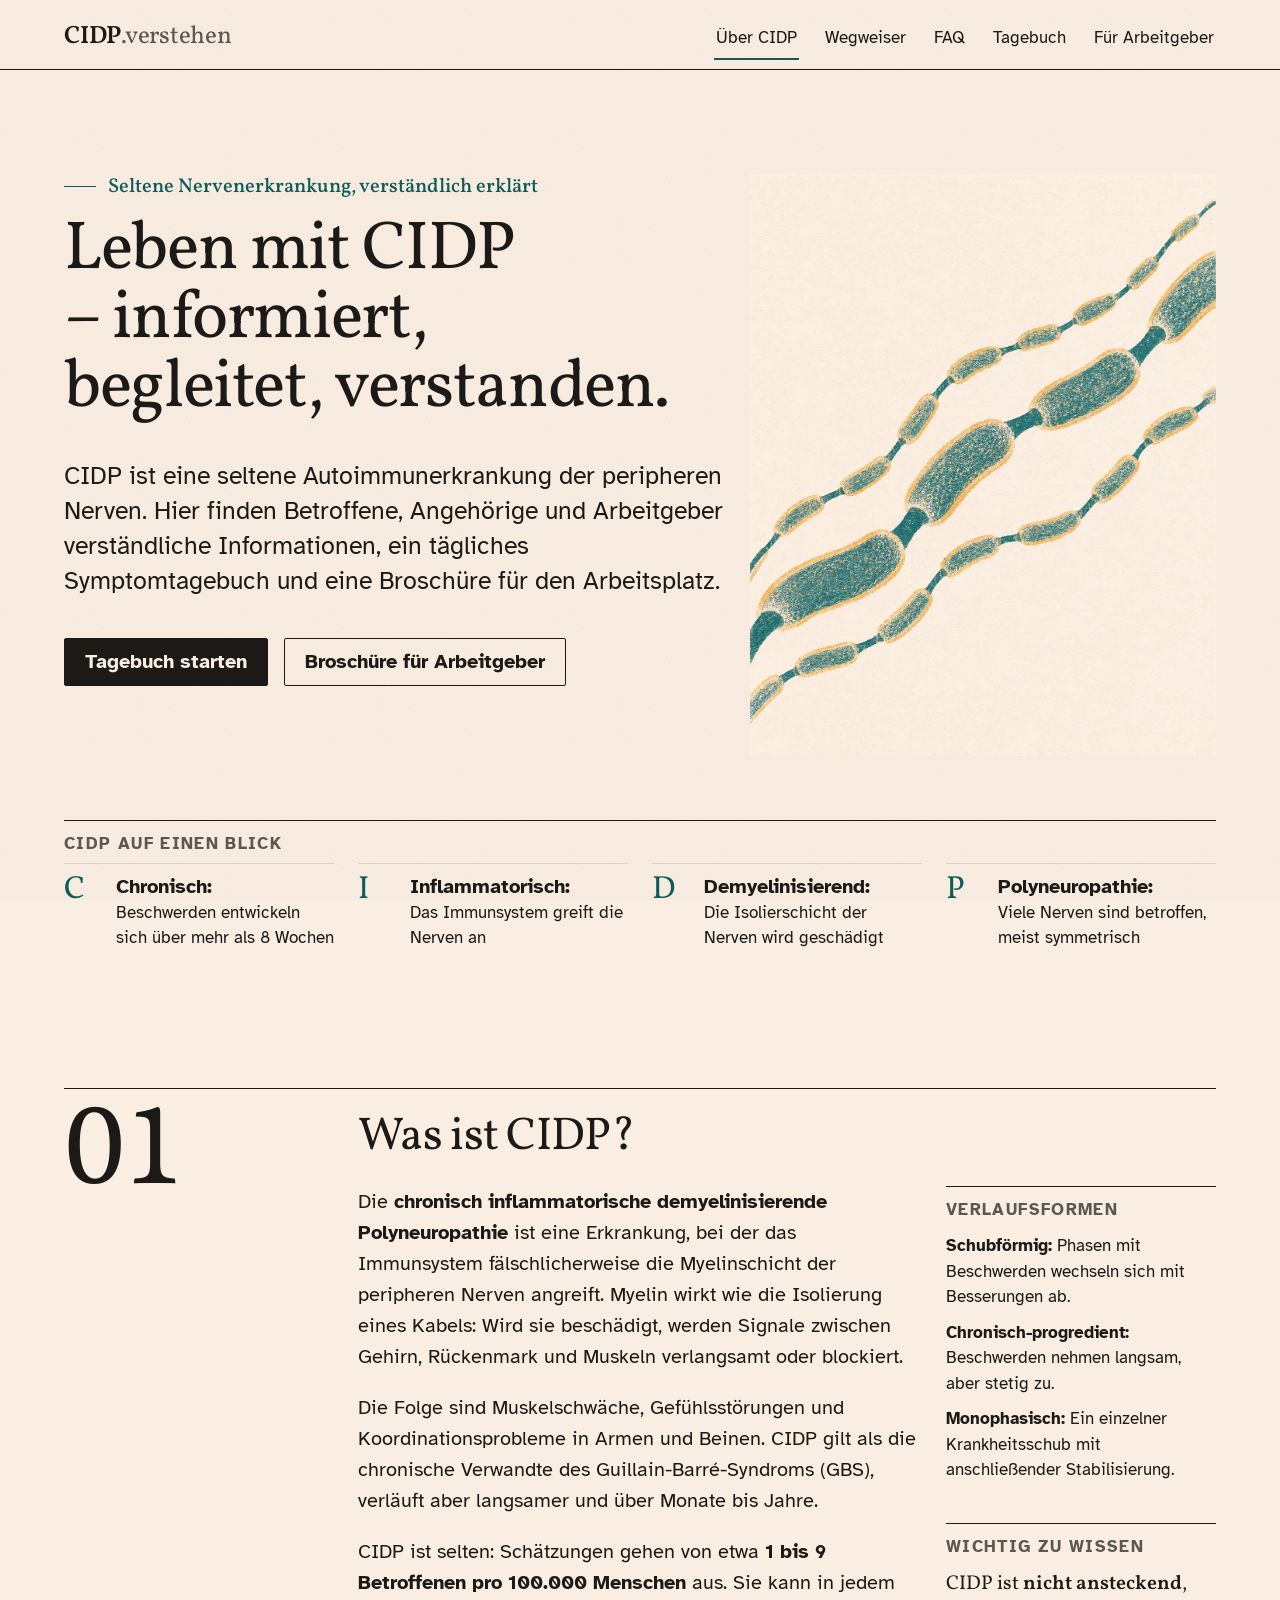
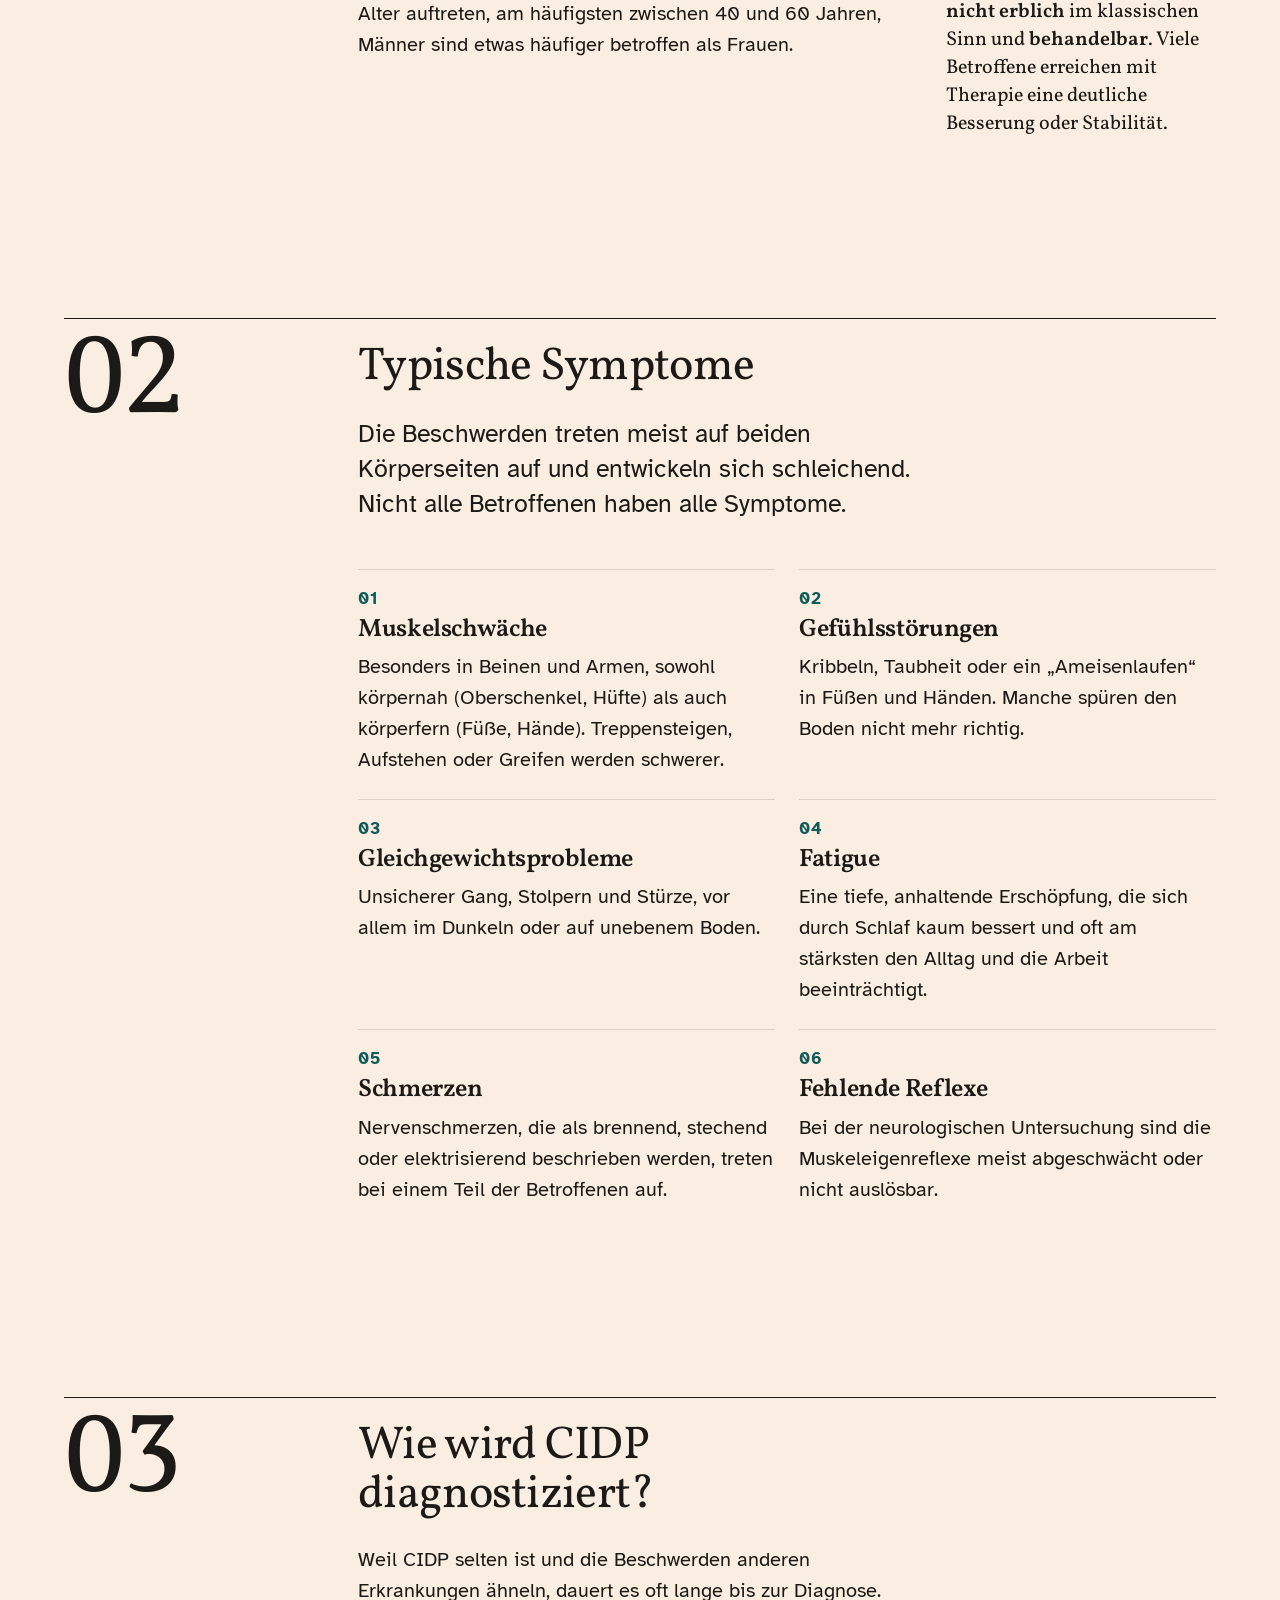
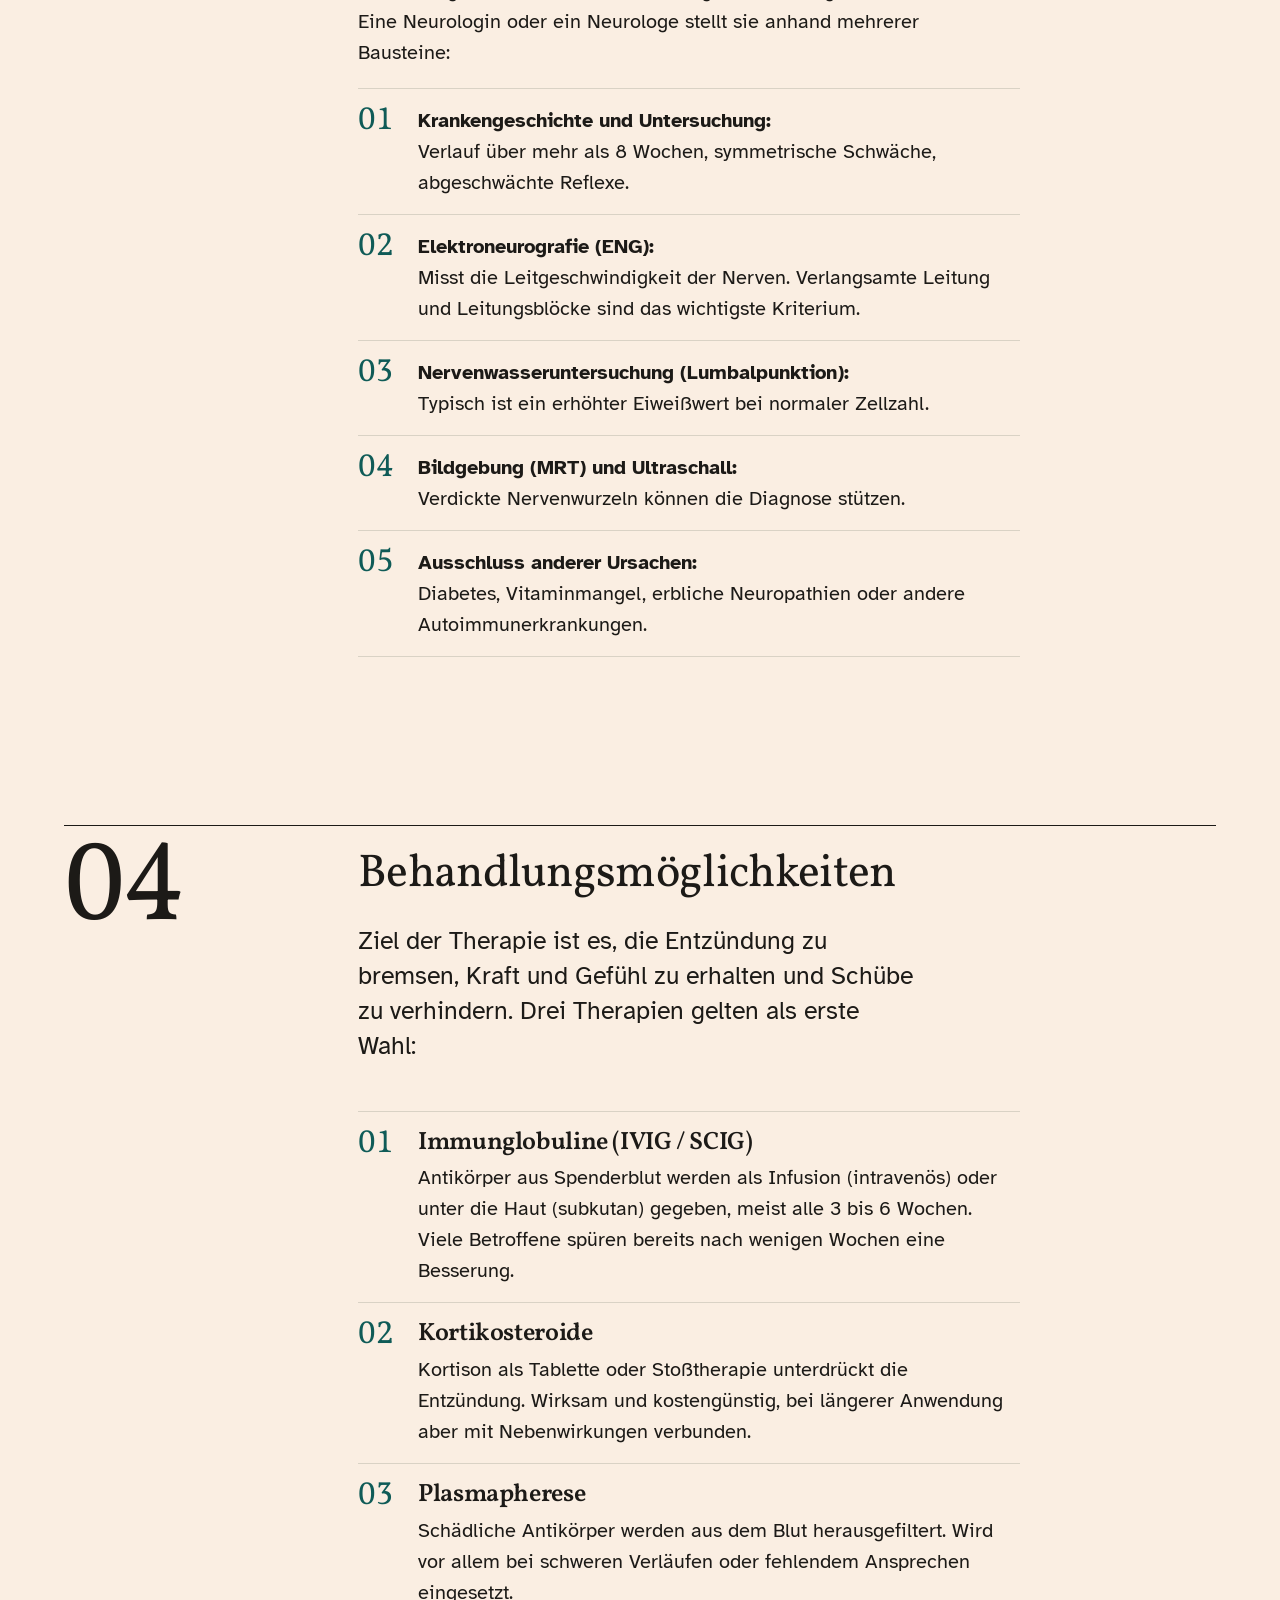
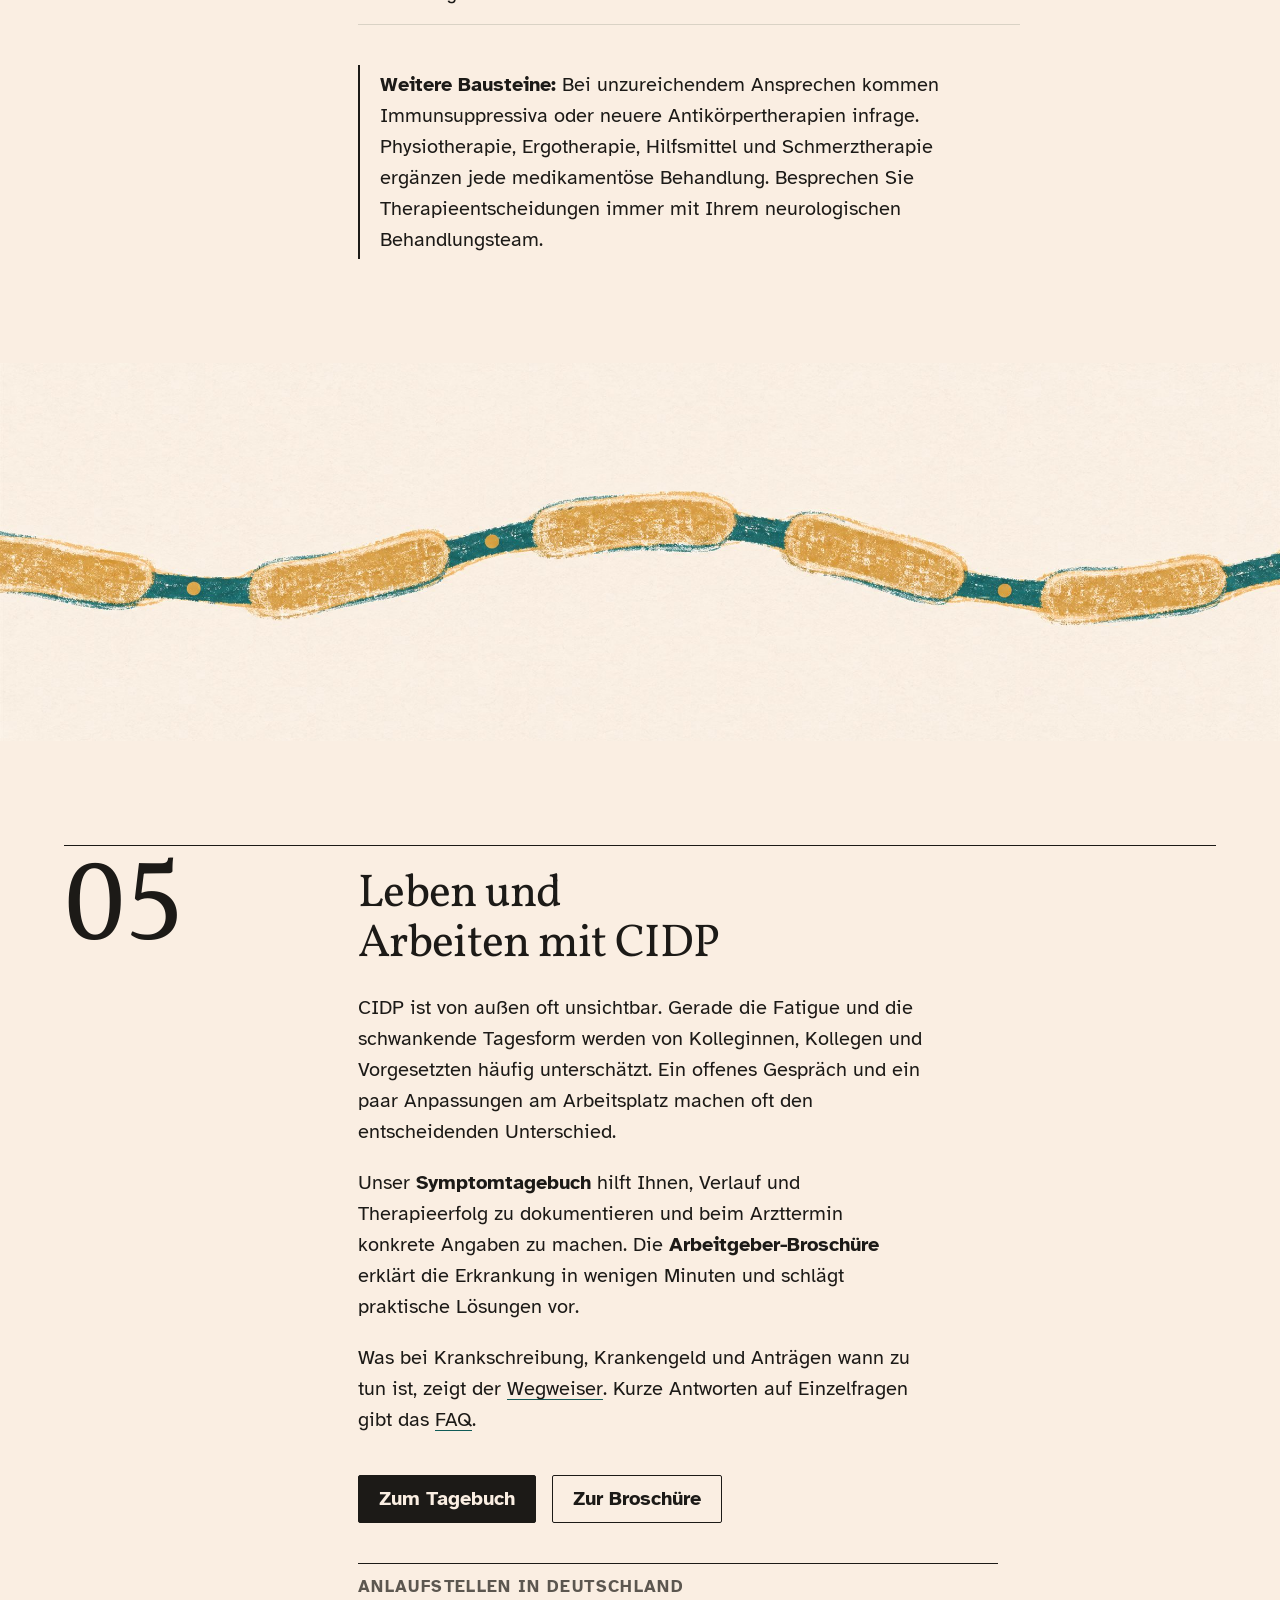
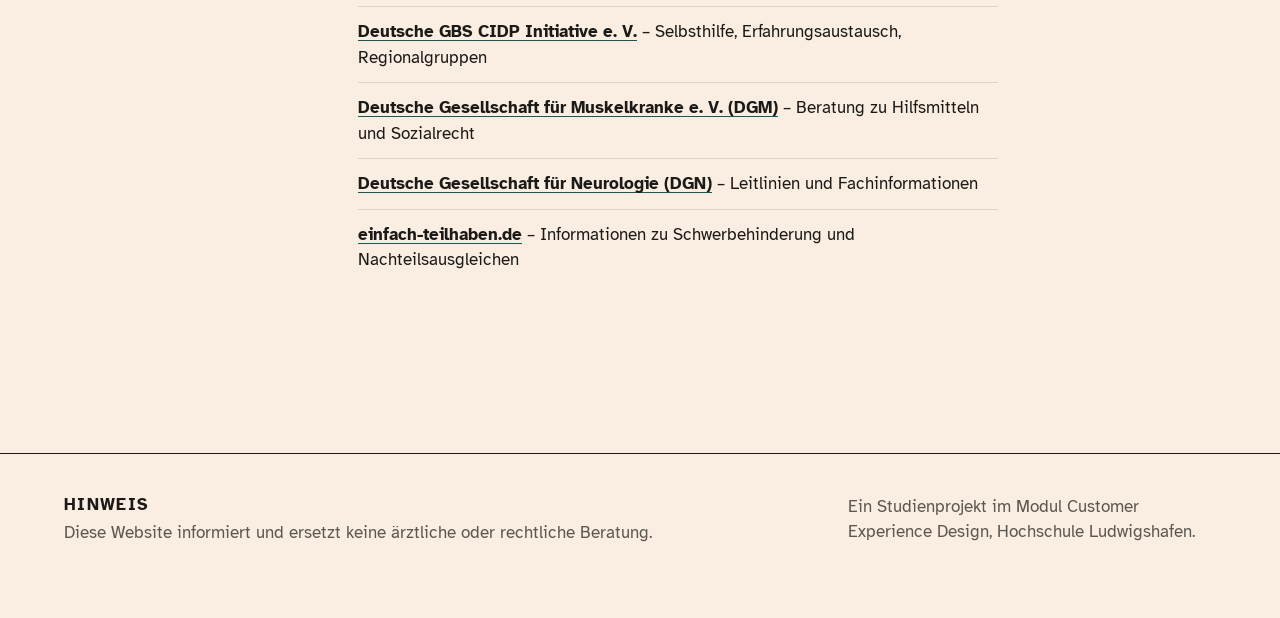
==== commit 388b0509: "fix: einheitliche Fußzeile auf allen Seiten Co-Authored-By: Claude Opus 5.5 <noreply@anthropic.com>" ====
--- a/index.html
+++ b/index.html
@@ -180,8 +180,8 @@
 
   <footer>
     <div class="wrap">
-      <p><strong>Hinweis</strong> Diese Website ist ein Studierendenprojekt und dient ausschließlich der allgemeinen Information. Sie ersetzt keine ärztliche Beratung, Diagnose oder Behandlung.</p>
-      <p>Das Tagebuch speichert Ihre Daten nur lokal in Ihrem Browser. Es werden keine Daten an einen Server übertragen.</p>
+      <p><strong>Hinweis</strong> Diese Website informiert und ersetzt keine ärztliche oder rechtliche Beratung.</p>
+      <p>Ein Studienprojekt im Modul Customer Experience Design, Hochschule Ludwigshafen.</p>
     </div>
   </footer>
 </body>
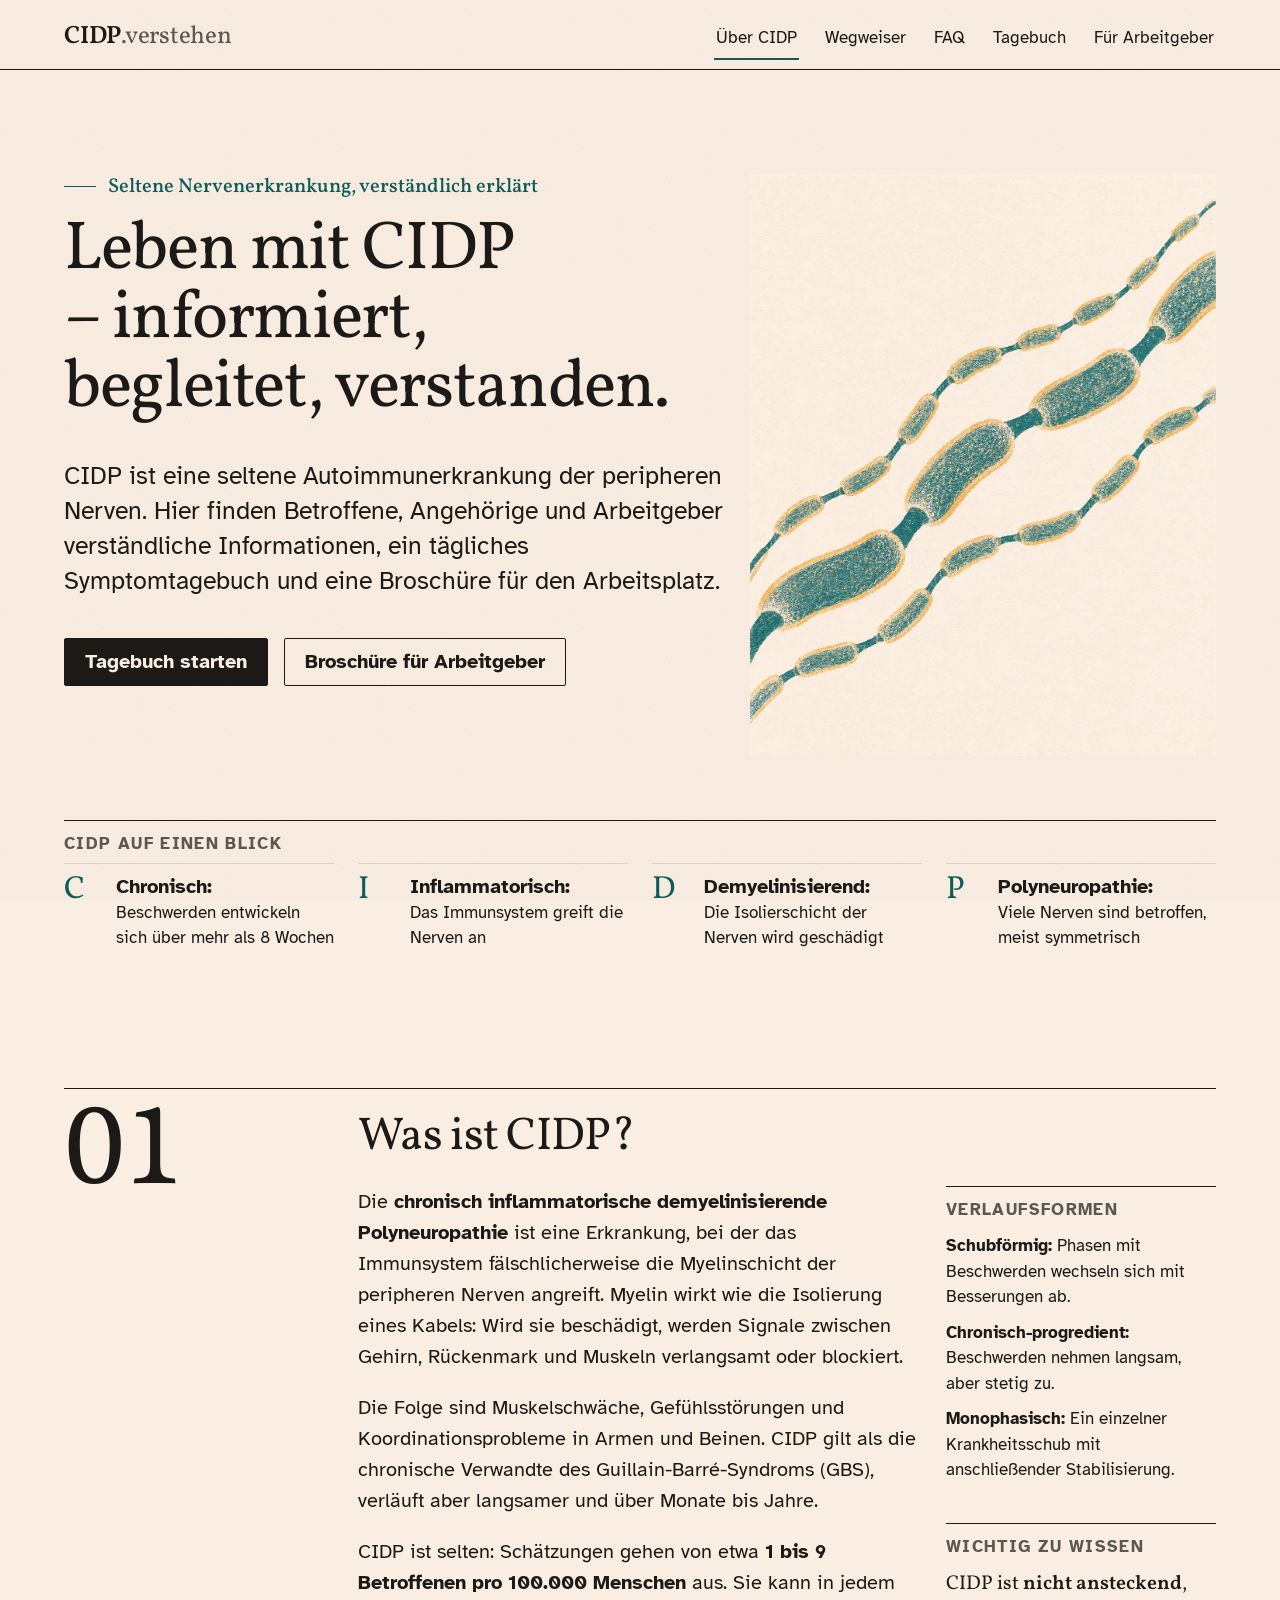
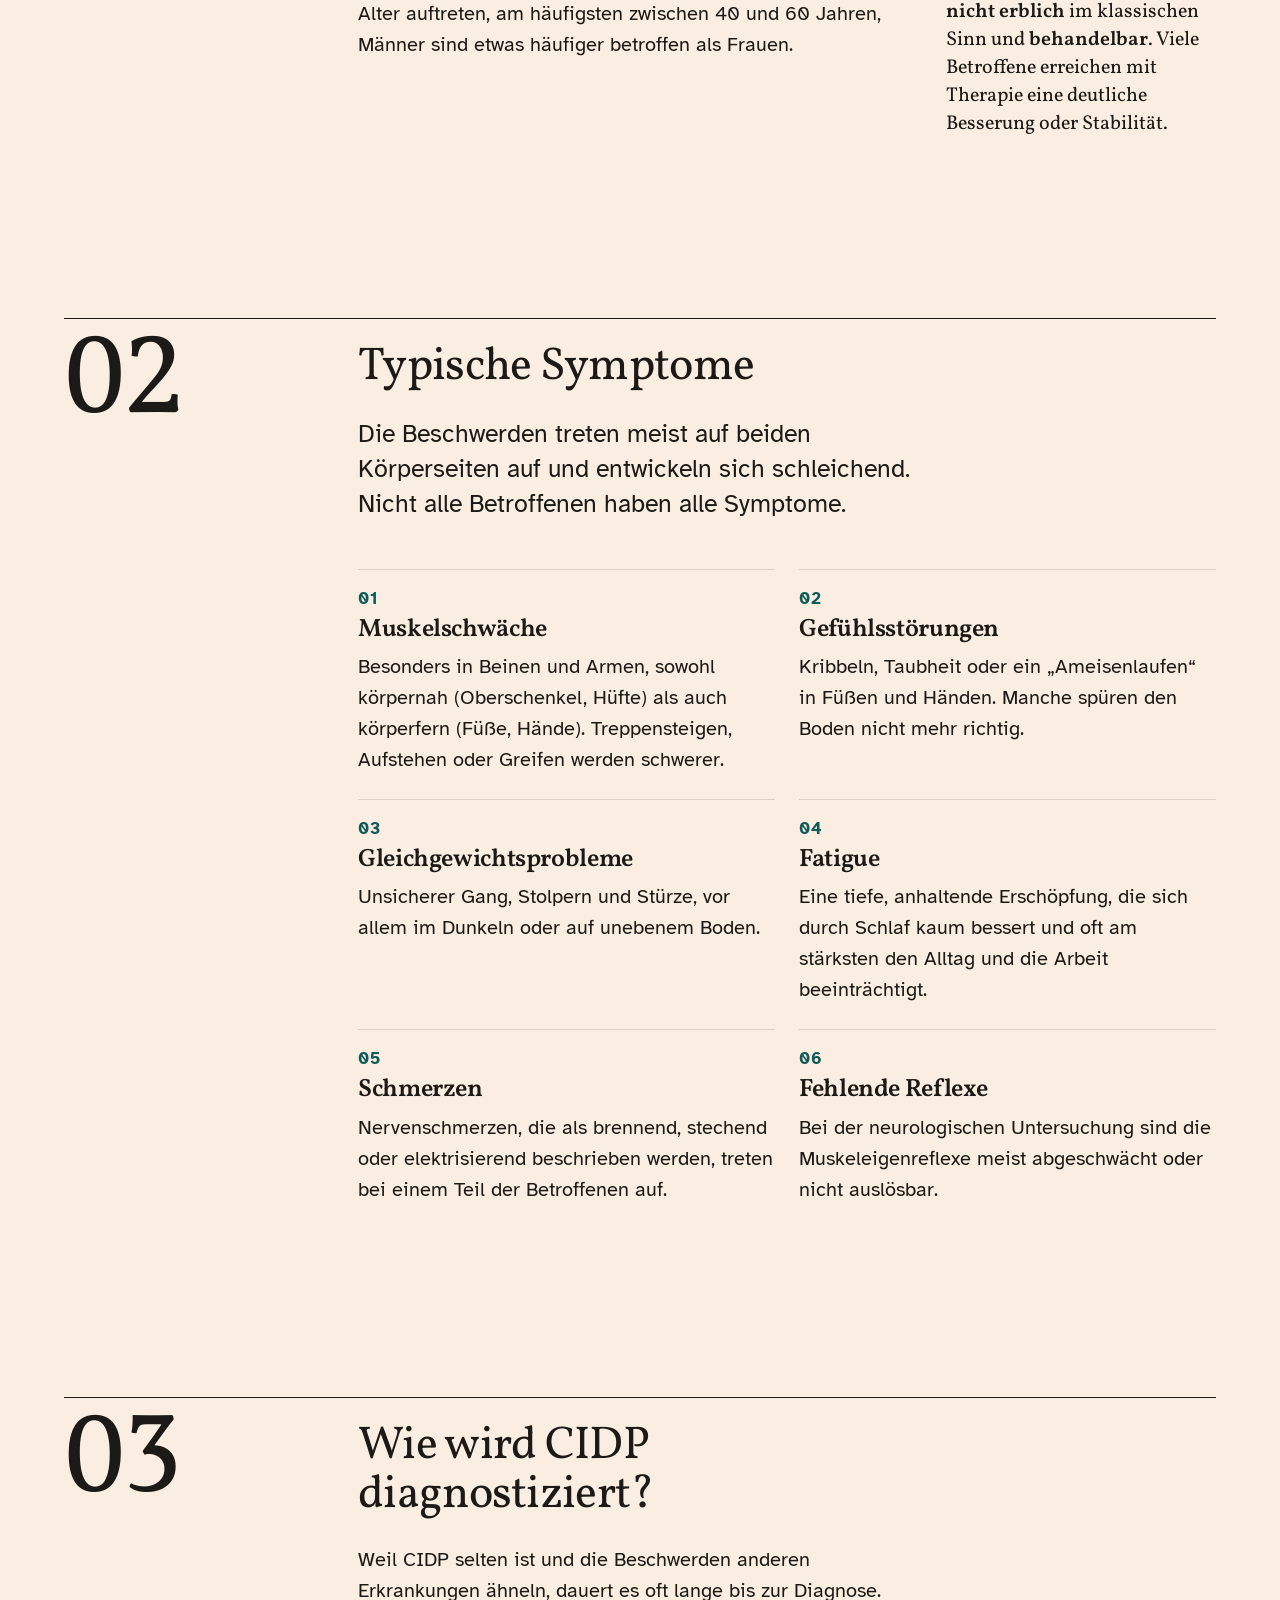
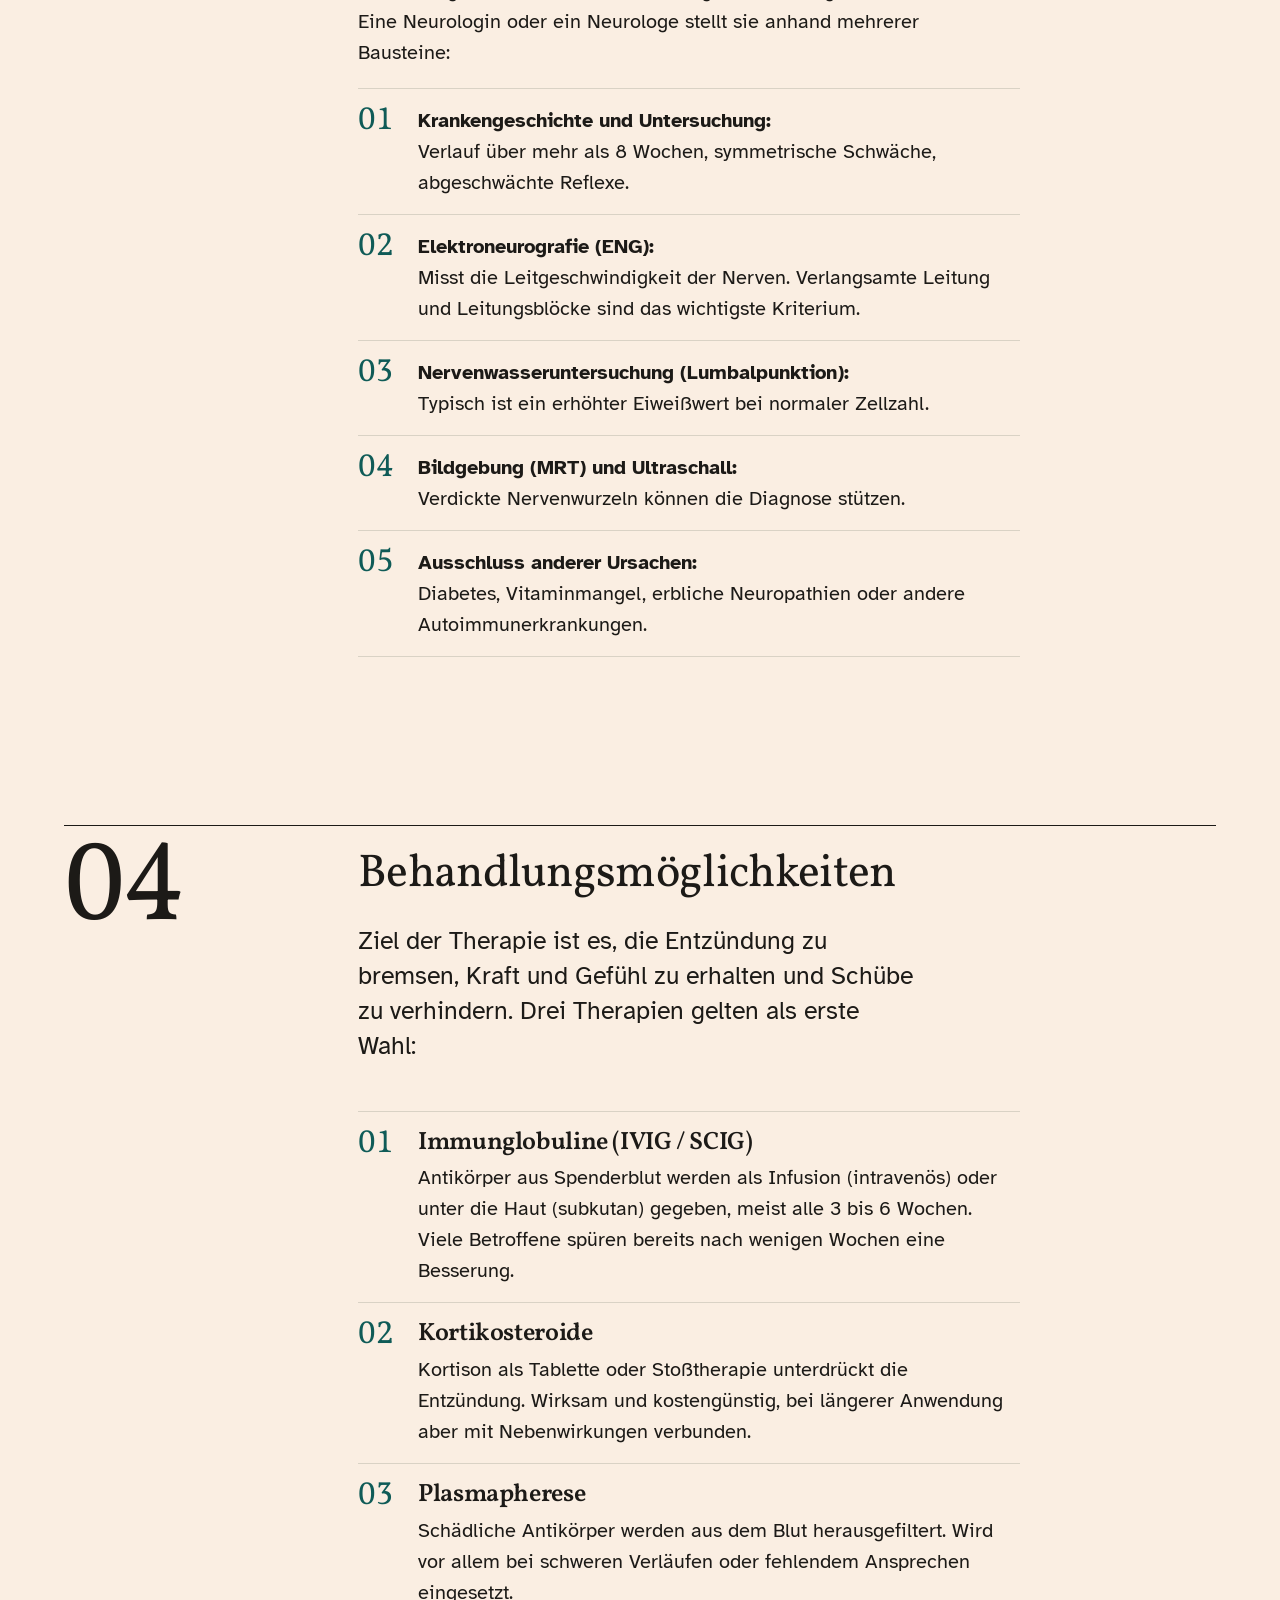
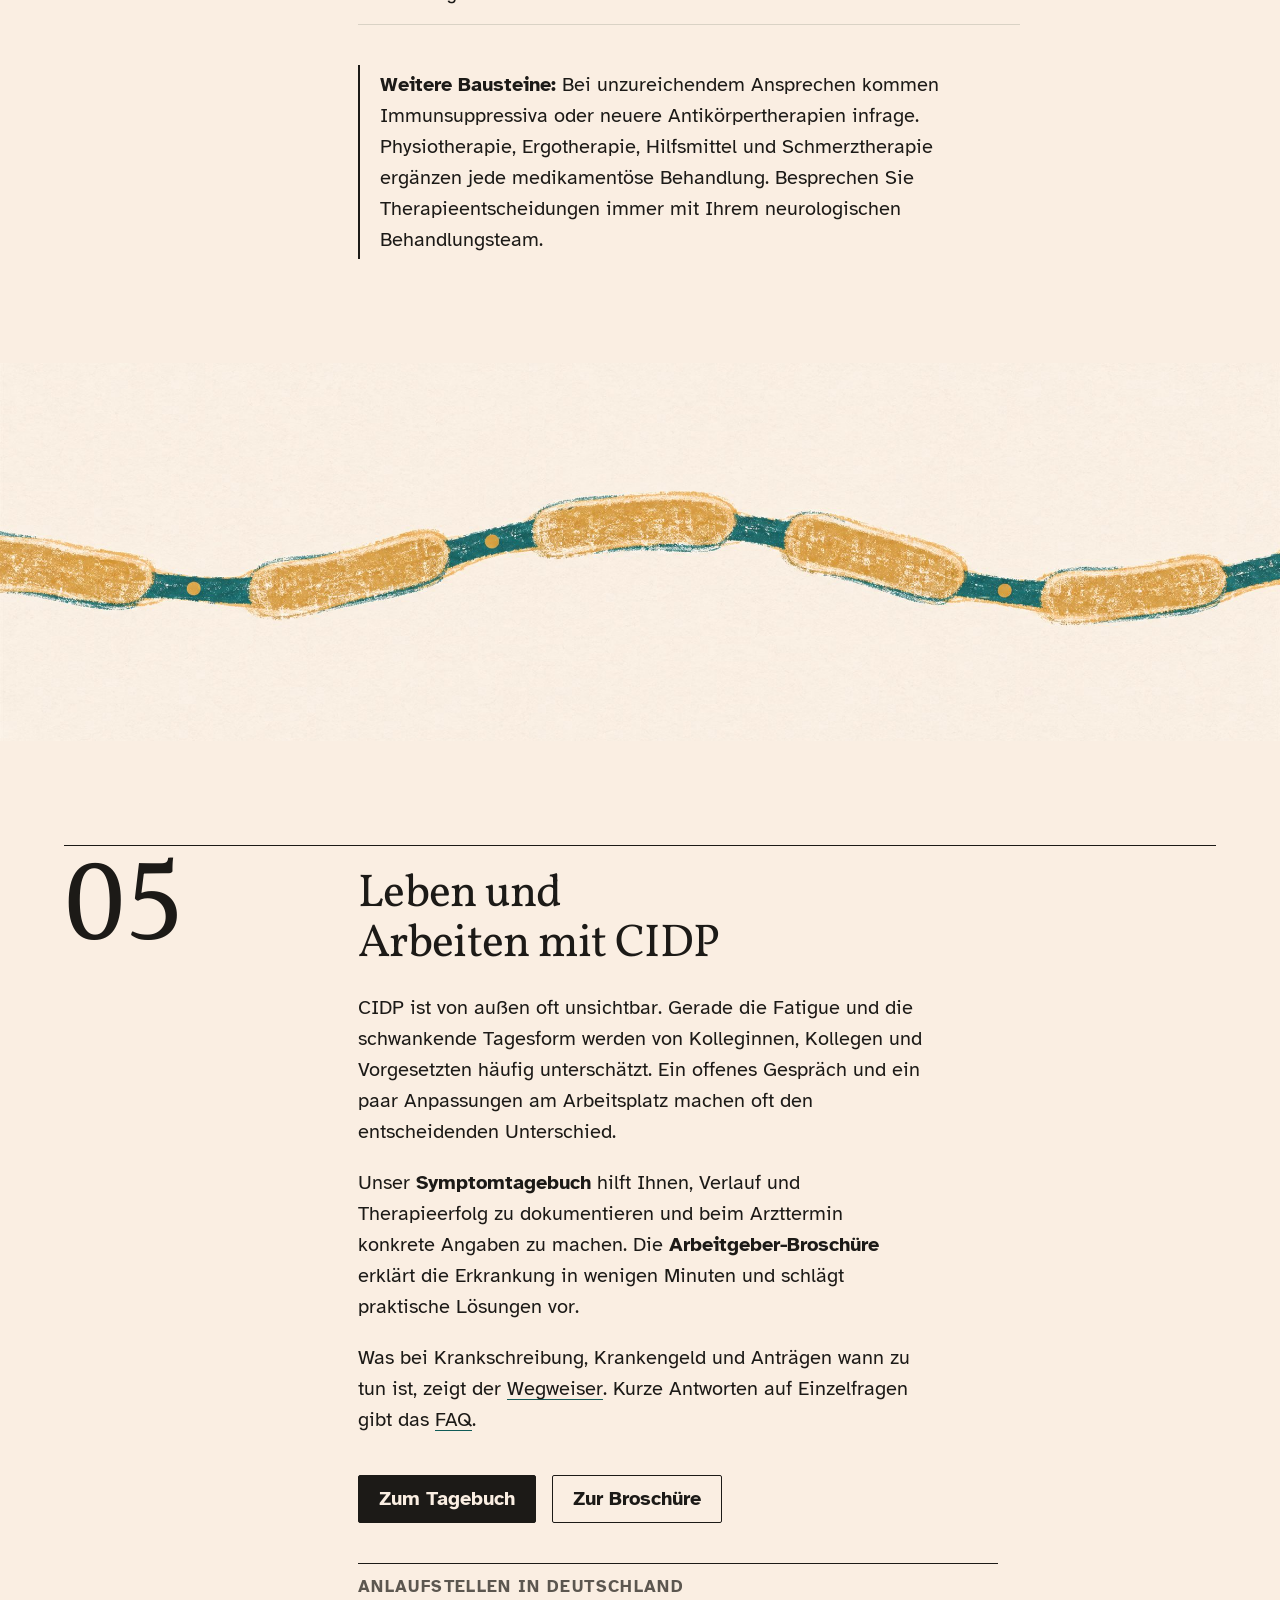
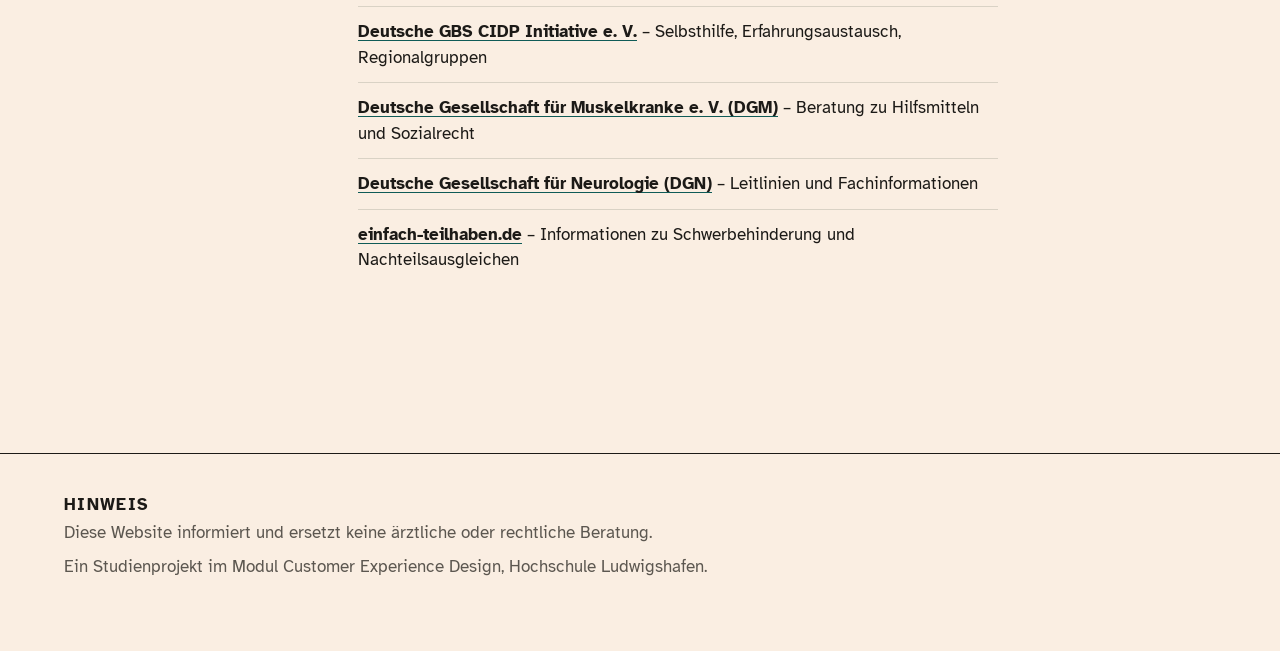
==== commit 478ae2b2: "fix: style.css mit Version laden, damit Browser-Cache aktualisiert Co-Authored-By: Claude Opus 5.5 <" ====
--- a/index.html
+++ b/index.html
@@ -8,7 +8,7 @@
   <link rel="preconnect" href="https://fonts.googleapis.com">
   <link rel="preconnect" href="https://fonts.gstatic.com" crossorigin>
   <link href="https://fonts.googleapis.com/css2?family=Vollkorn:wght@400..700&family=Atkinson+Hyperlegible:wght@400;700&display=swap" rel="stylesheet">
-  <link rel="stylesheet" href="style.css">
+  <link rel="stylesheet" href="style.css?v=2">
 </head>
 <body>
   <a class="skip" href="#main">Zum Inhalt springen</a>
--- a/style.css
+++ b/style.css
@@ -172,7 +172,7 @@
 footer { border-top: 1px solid var(--ink); margin-top: var(--space-l); padding-block: var(--space-m) var(--space-l); color: var(--ink-2); font-size: var(--step--1); line-height: var(--leading-small); }
 footer p { margin: 0 0 0.5rem; }
 footer strong { display: block; color: var(--ink); margin-bottom: 0.25rem; }
-@media (min-width: 64rem) { footer .wrap > p:first-child { grid-column: 1 / 8; } footer .wrap > p:nth-child(2) { grid-column: 9 / 13; } }
+@media (min-width: 64rem) { footer .wrap > p { grid-column: 1 / 9; } }
 
 /* motion and forced colours */
 @media (prefers-reduced-motion: reduce) { *, *::before, *::after { transition: none !important; } html { scroll-behavior: auto; } }
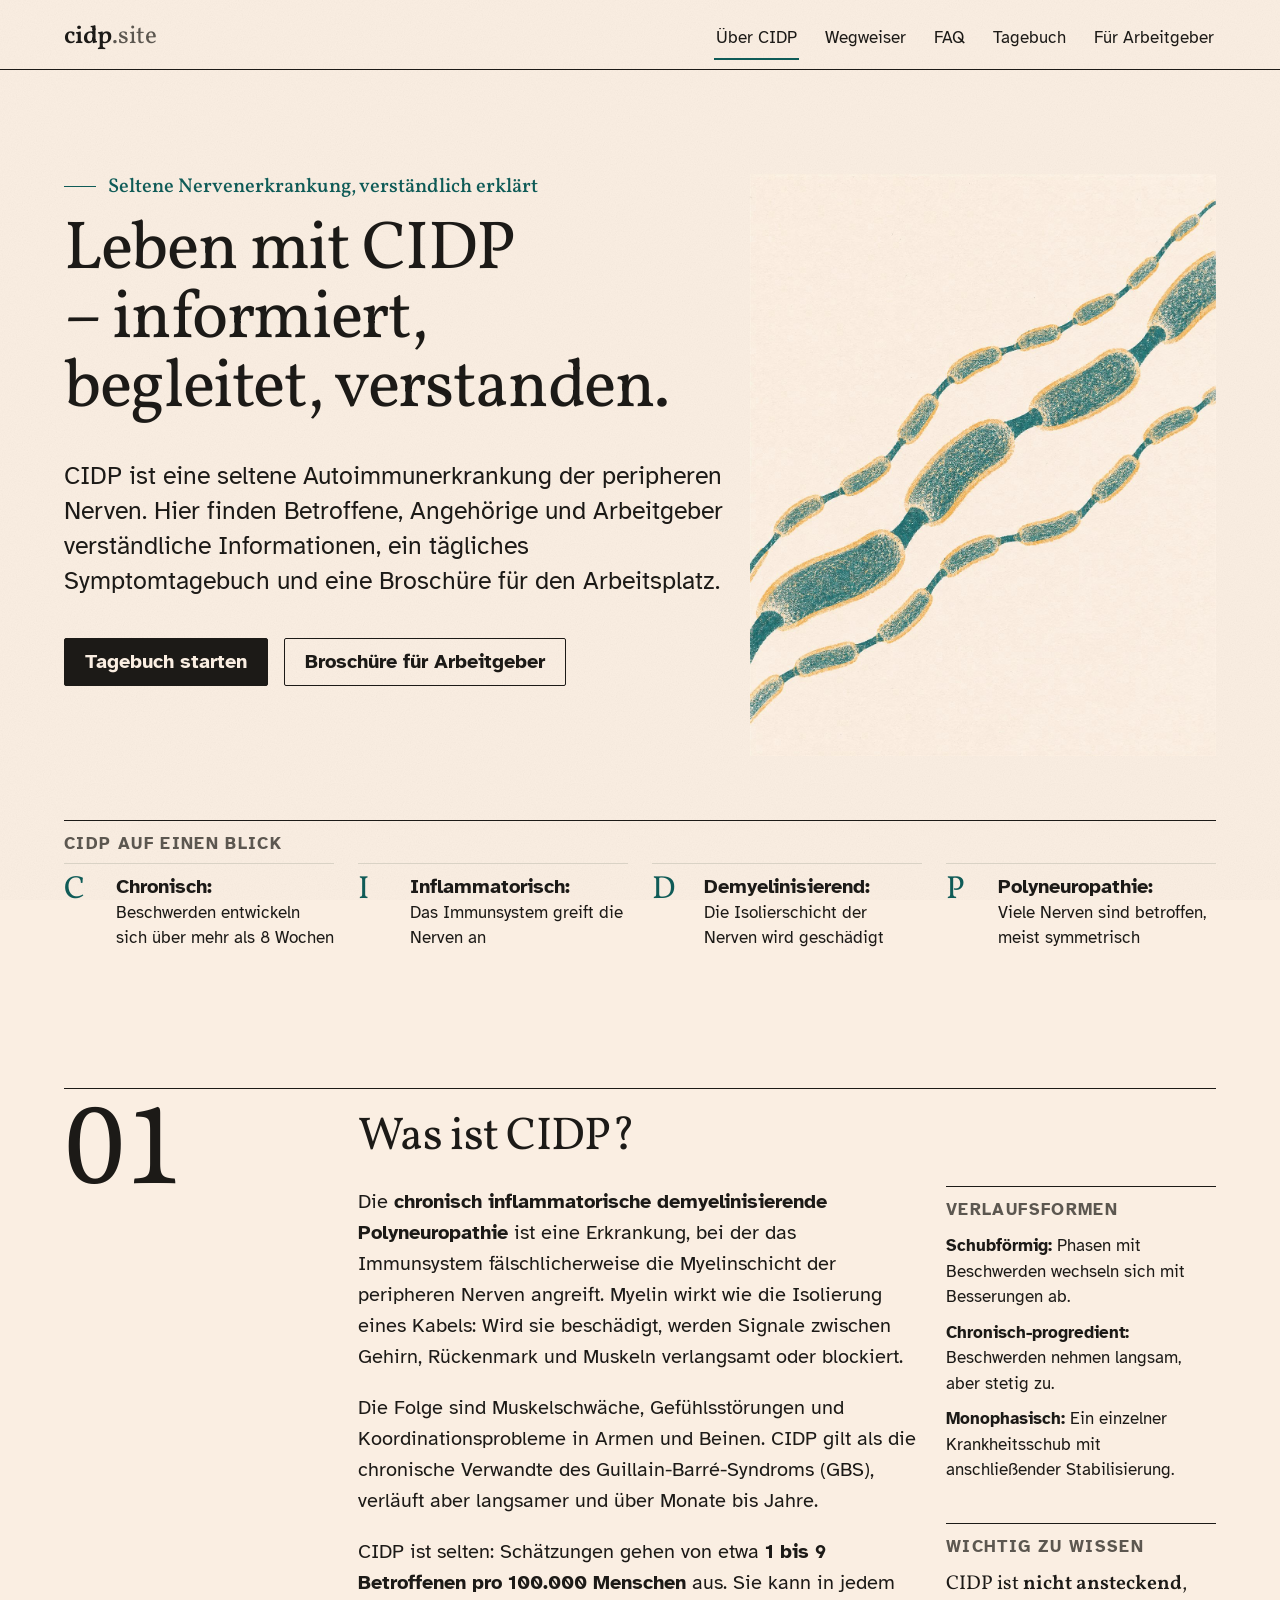
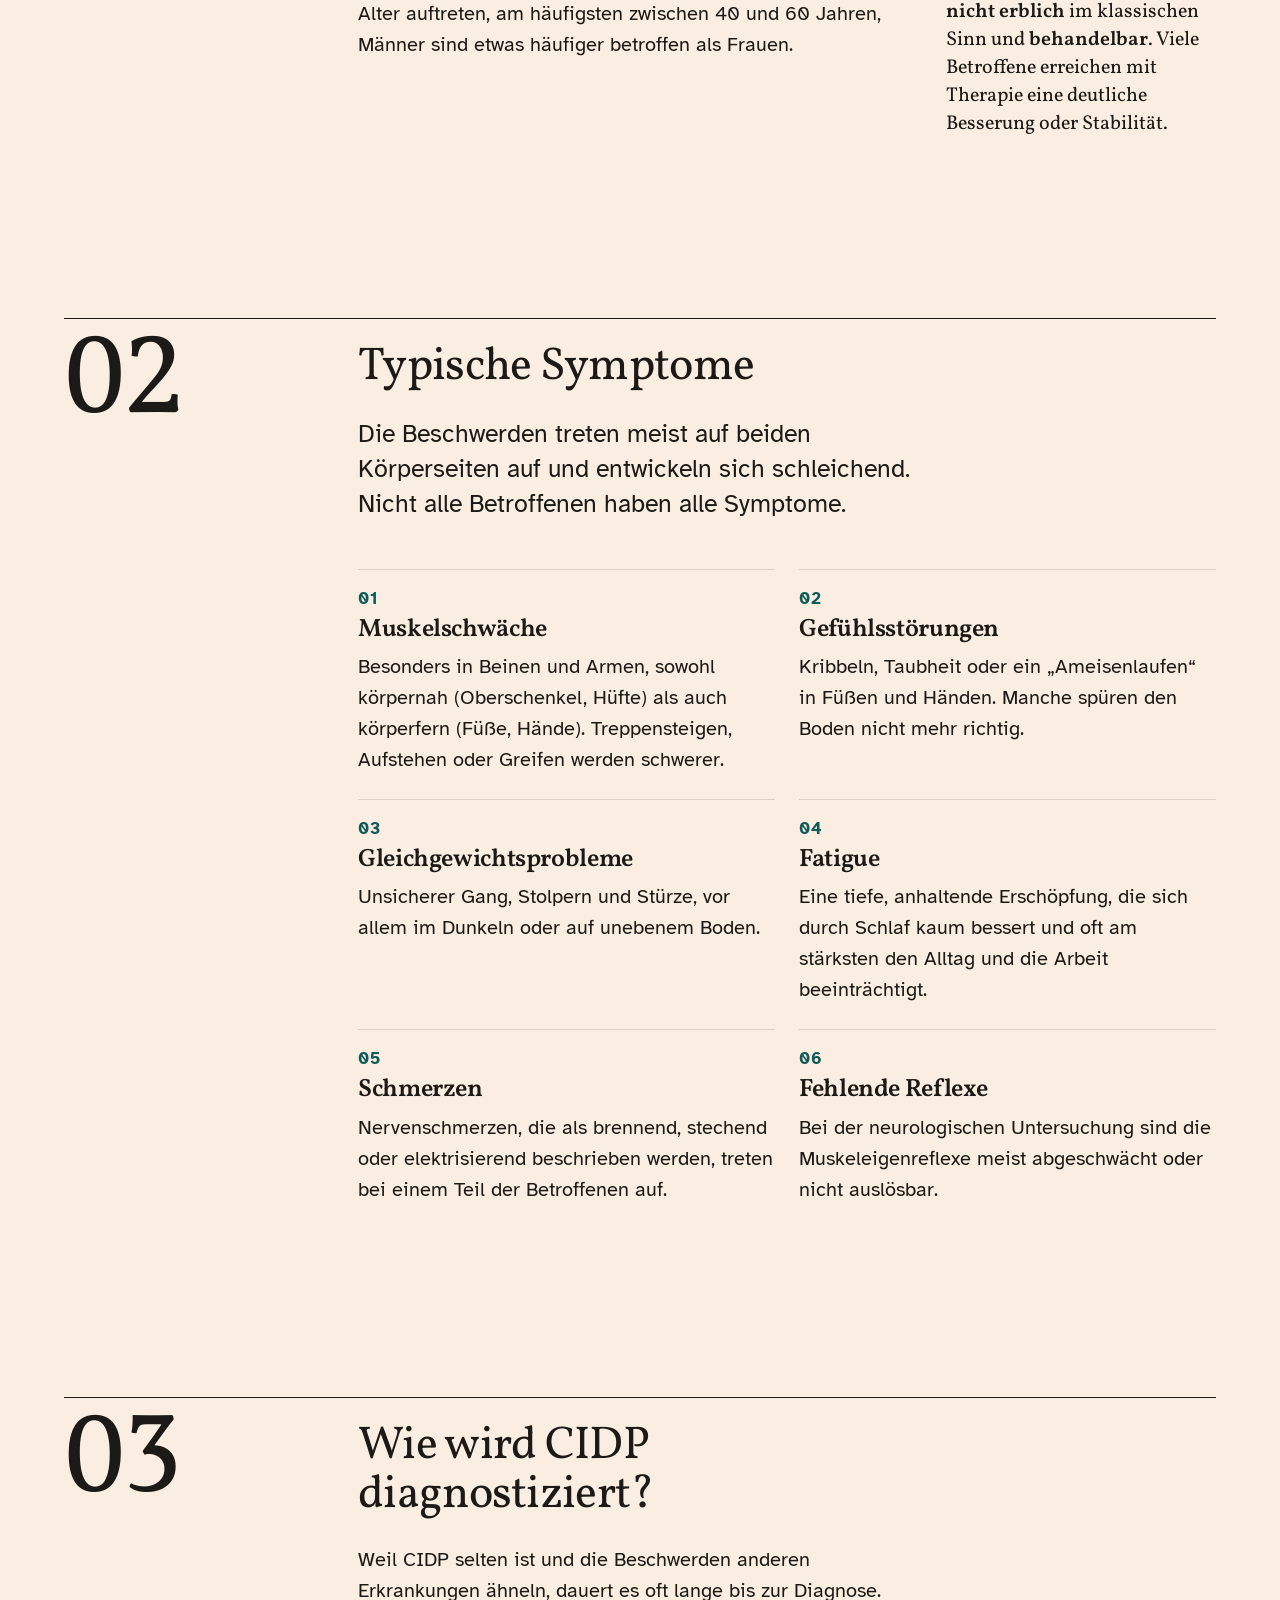
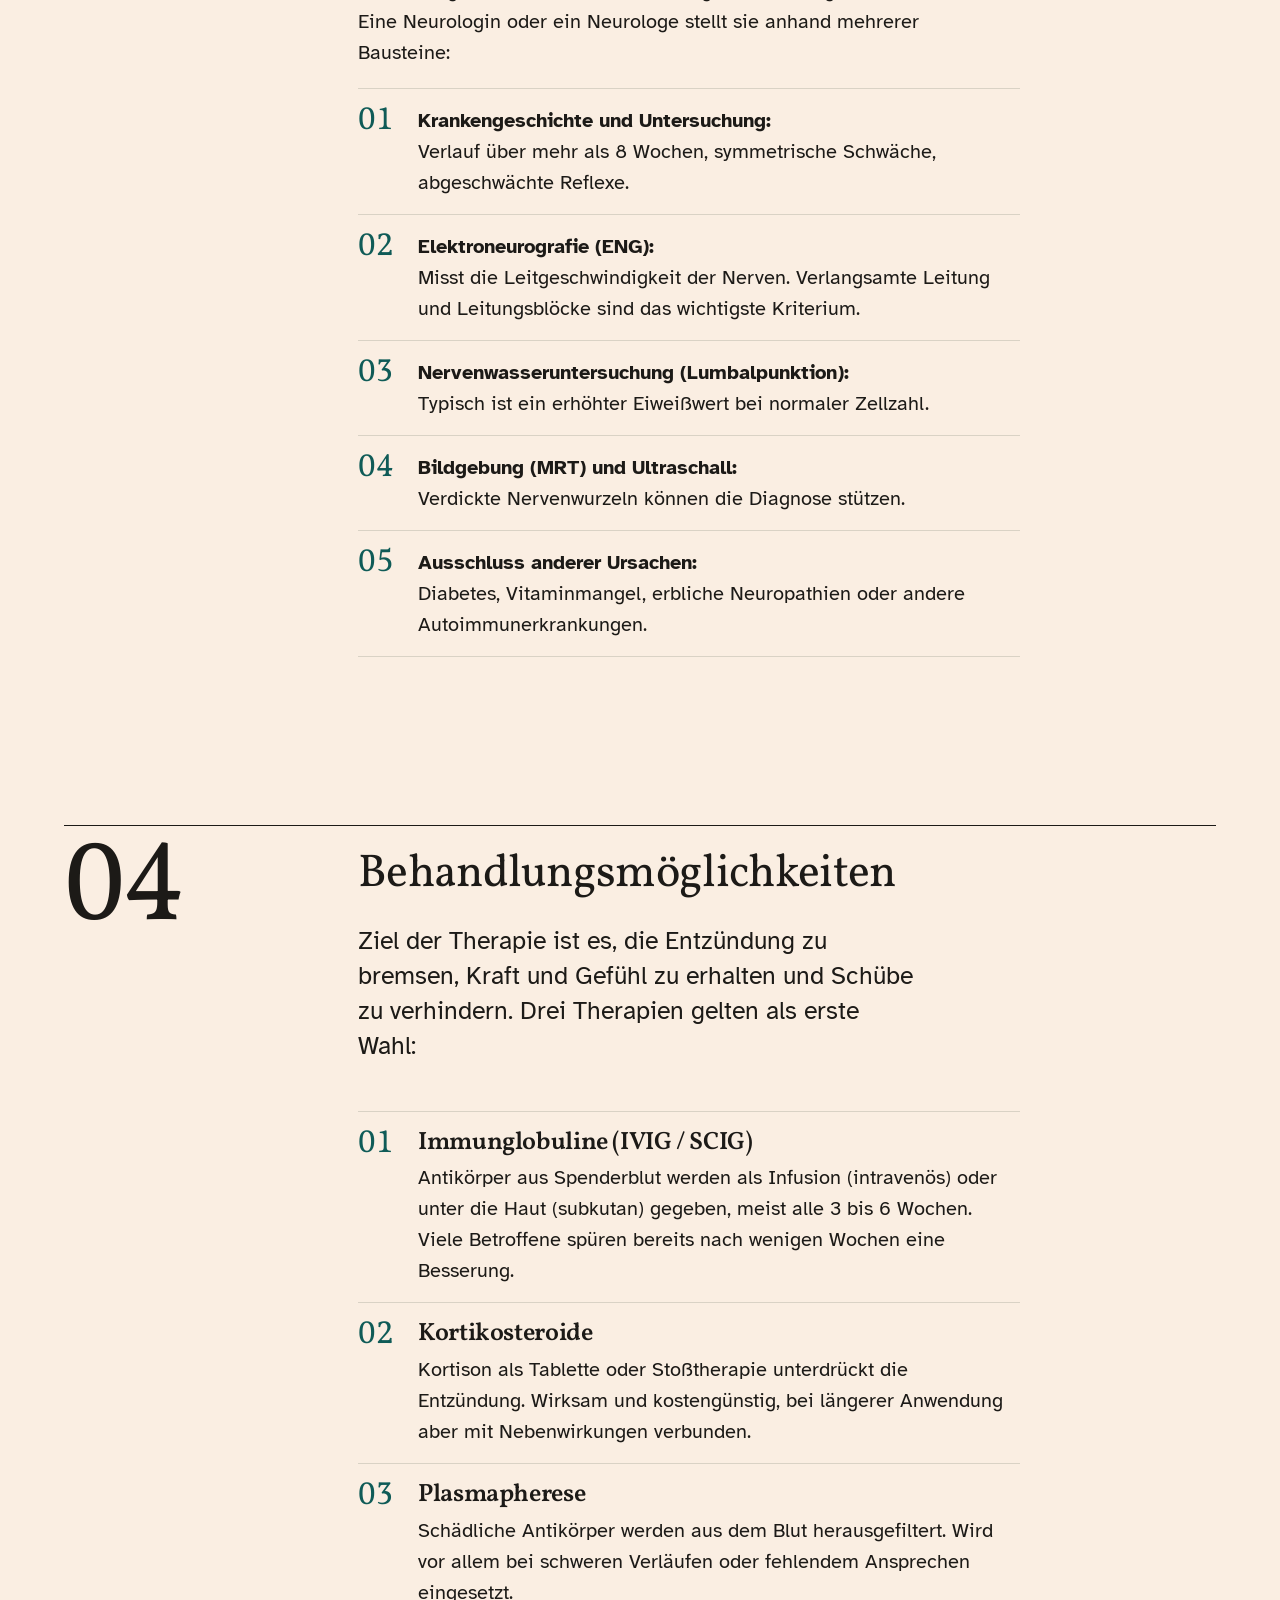
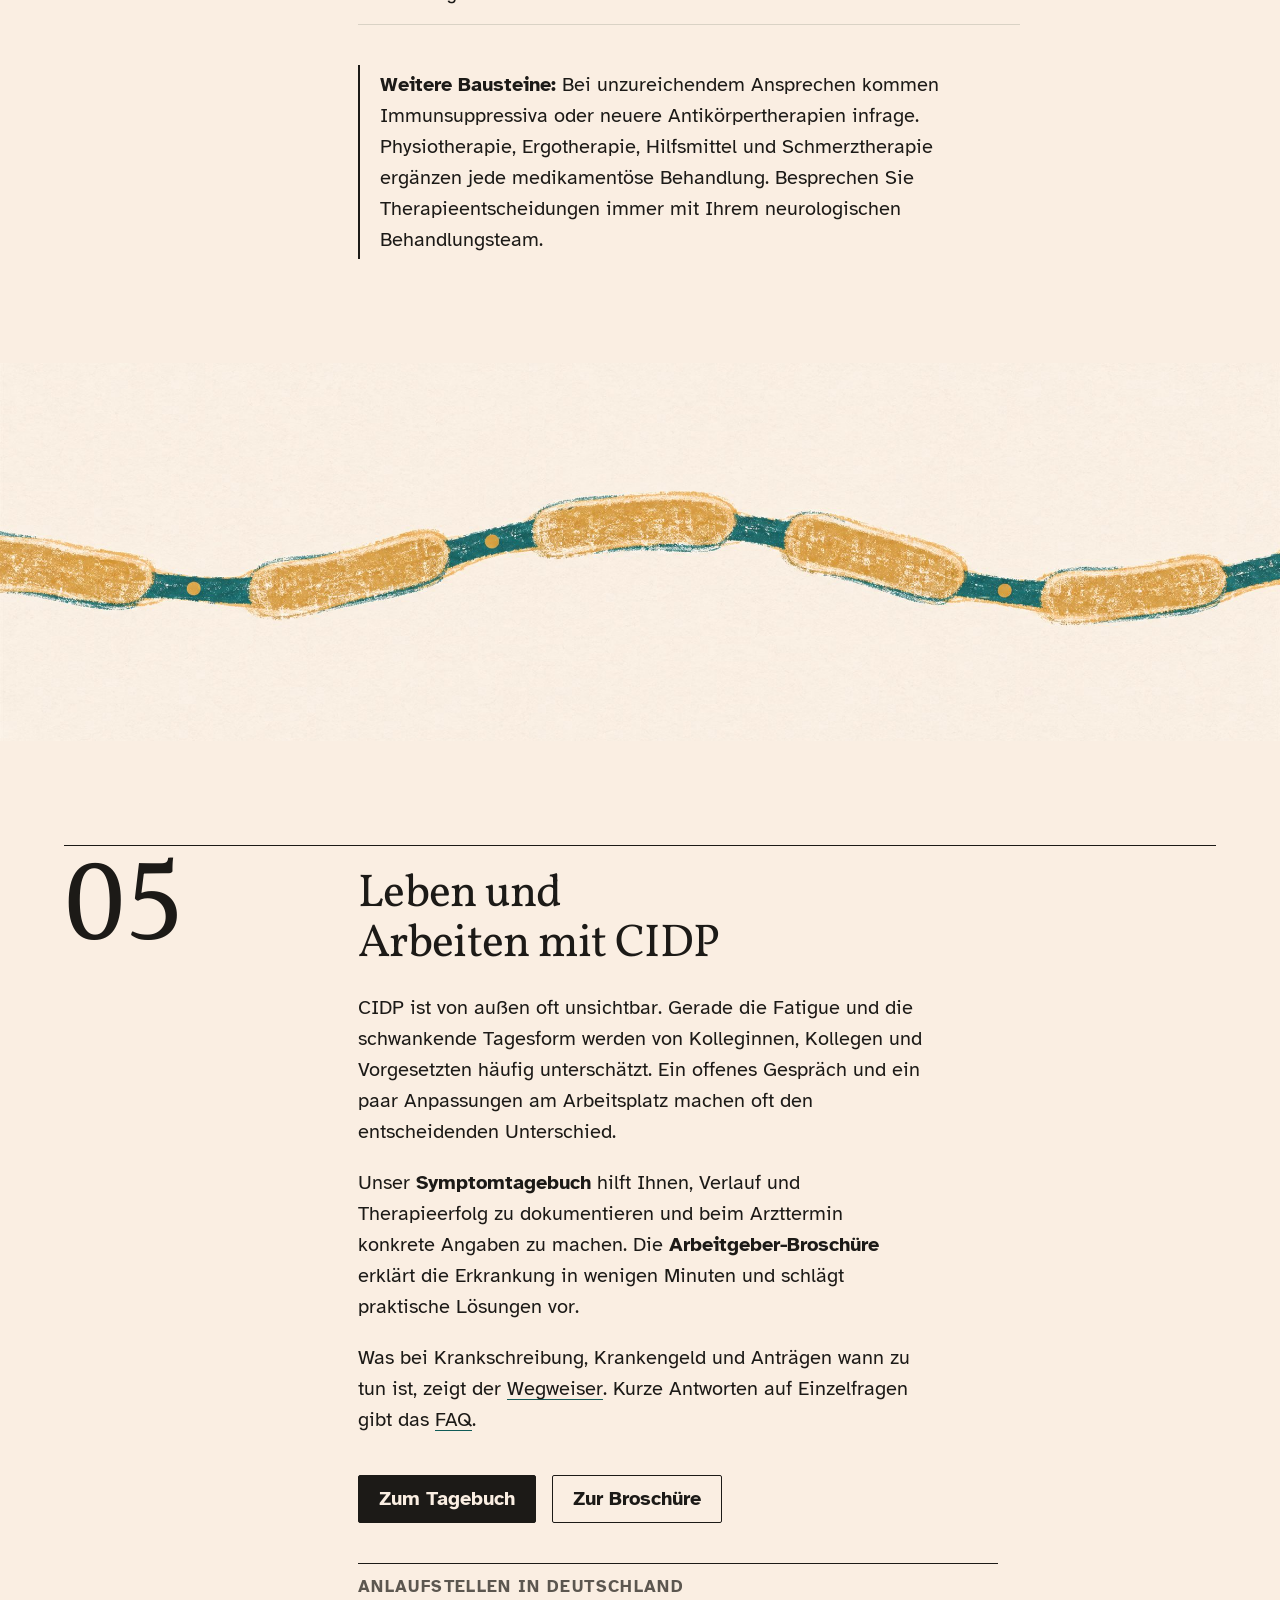
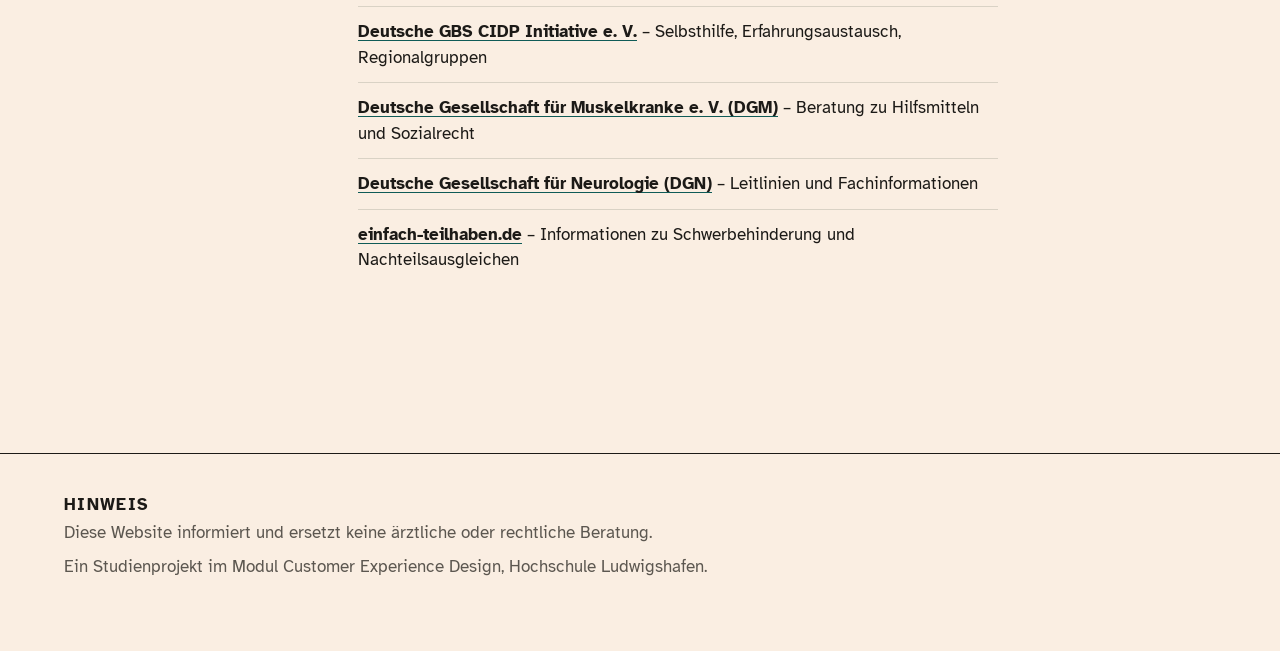
==== commit a64d535b: "fix: Logo-Schriftzug auf cidp.site Co-Authored-By: Claude Opus 5.5 <noreply@anthropic.com>" ====
--- a/index.html
+++ b/index.html
@@ -14,7 +14,7 @@
   <a class="skip" href="#main">Zum Inhalt springen</a>
   <header class="nav">
     <div class="wrap">
-      <a class="brand" href="index.html">CIDP<span>.verstehen</span></a>
+      <a class="brand" href="index.html">cidp<span>.site</span></a>
       <nav aria-label="Hauptnavigation">
         <ul role="list">
           <li><a href="index.html" aria-current="page">Über CIDP</a></li>
